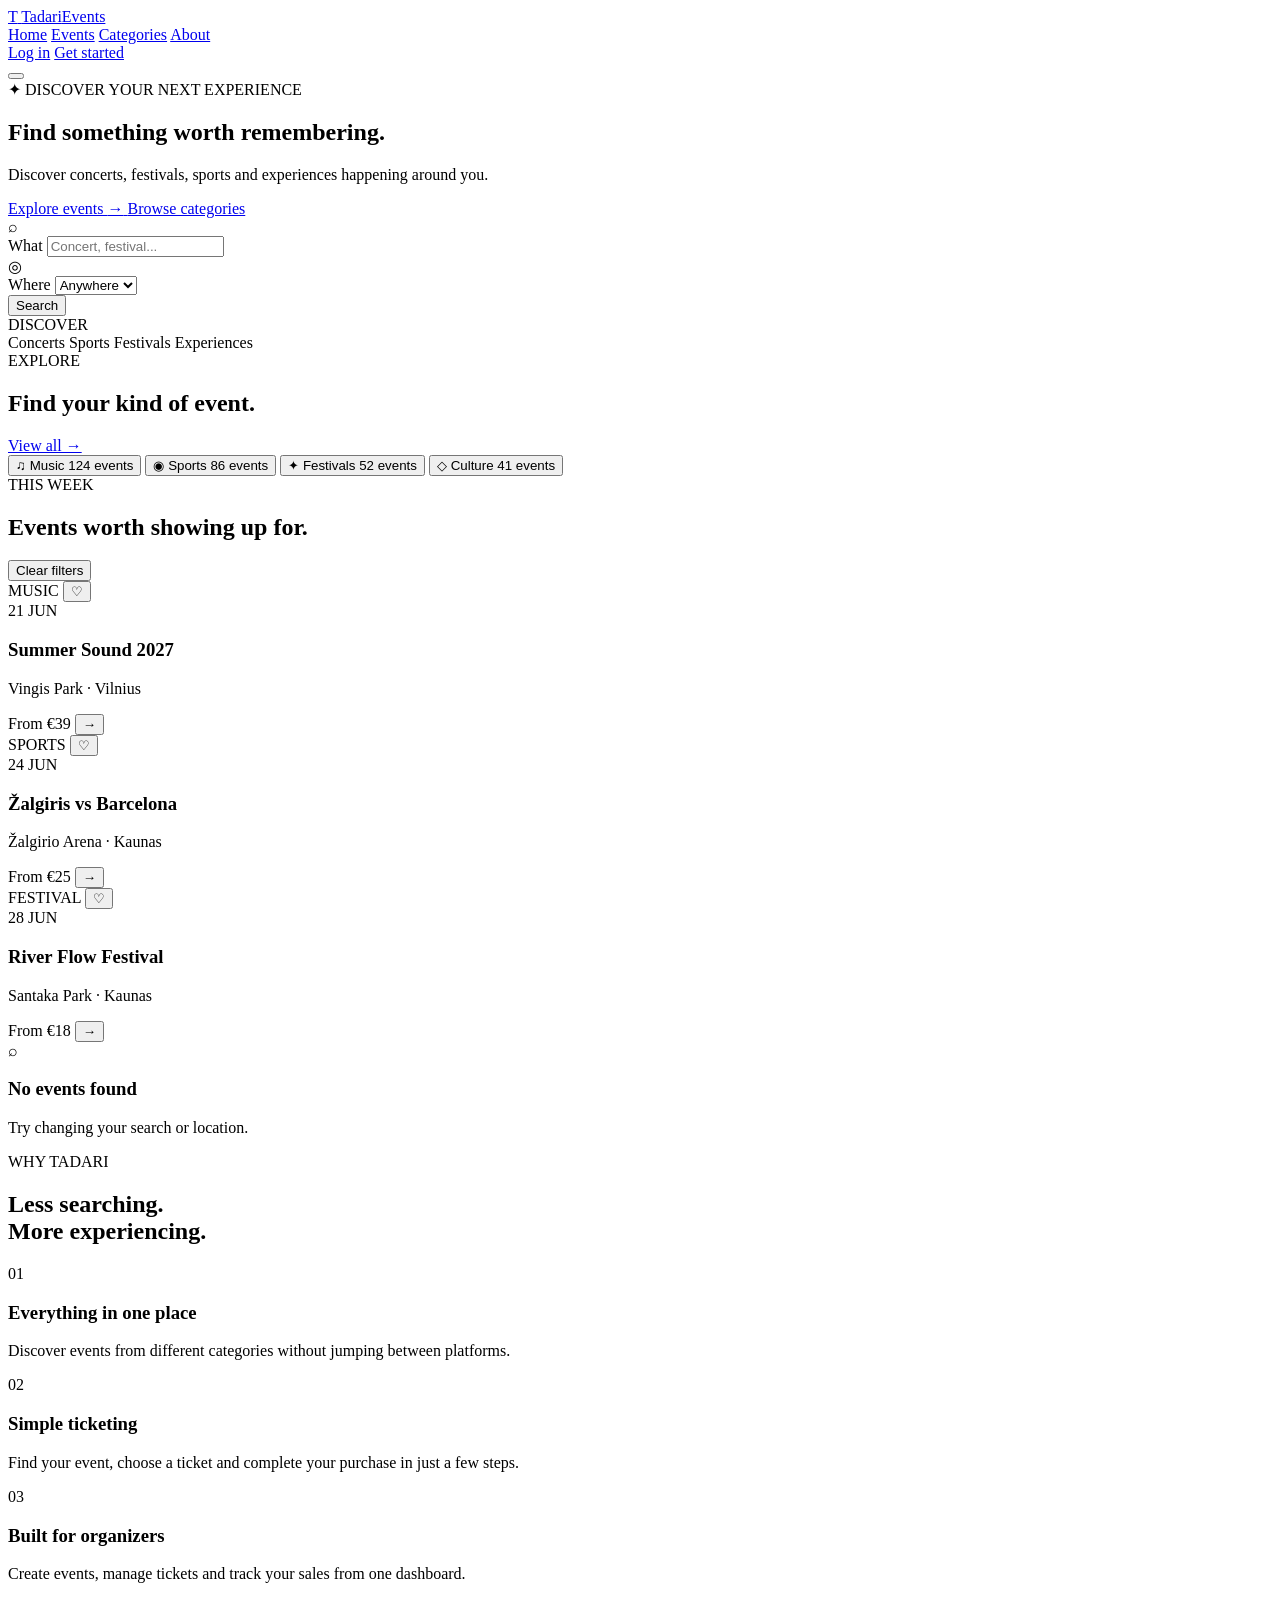
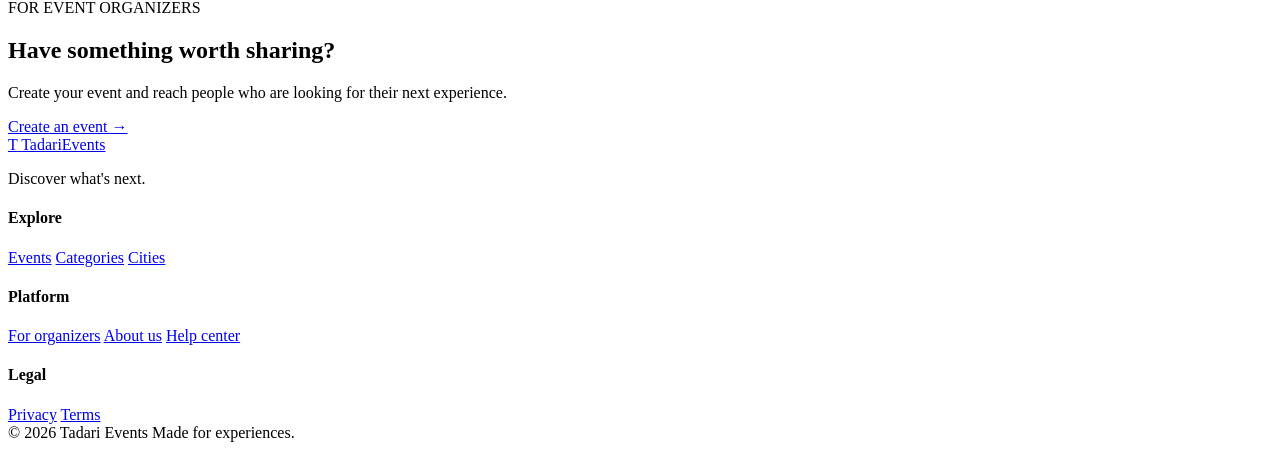
==== index.html @ 99aefa5f "index.html" ====
<!DOCTYPE html>
<html lang="en">
<head>
    <meta charset="UTF-8">
    <meta name="viewport" content="width=device-width, initial-scale=1.0">

    <title>Tadari Events — Discover What's Next</title>

    <meta
        name="description"
        content="Discover concerts, festivals, sports events and experiences with Tadari Events."
    >

    <link rel="preconnect" href="https://fonts.googleapis.com">
    <link rel="preconnect" href="https://fonts.gstatic.com" crossorigin>

    <link
        href="https://fonts.googleapis.com/css2?family=DM+Sans:wght@400;500;600;700&family=Space+Grotesk:wght@500;600;700&display=swap"
        rel="stylesheet"
    >

    <link rel="stylesheet" href="css/style.css">
</head>

<body>

<!-- =========================
     HEADER
========================= -->

<header class="header">
    <div class="container nav">

        <a href="index.html" class="logo">
            <span class="logo-mark">T</span>
            <span>Tadari<span class="logo-accent">Events</span></span>
        </a>

        <nav class="main-nav">
            <a href="index.html" class="active">Home</a>
            <a href="#events">Events</a>
            <a href="#categories">Categories</a>
            <a href="#about">About</a>
        </nav>

        <div class="nav-actions">
            <a href="#" class="login-link">Log in</a>
            <a href="#" class="btn btn-small">Get started</a>
        </div>

        <button class="mobile-menu" id="mobileMenu">
            <span></span>
            <span></span>
            <span></span>
        </button>

    </div>
</header>


<!-- =========================
     HERO
========================= -->

<main>

<section class="hero">

    <div class="hero-background"></div>

    <div class="container hero-content">

        <div class="hero-text">

            <span class="eyebrow">
                ✦ DISCOVER YOUR NEXT EXPERIENCE
            </span>

            <h1>
                Find something
                <span>worth remembering.</span>
            </h1>

            <p>
                Discover concerts, festivals, sports and experiences
                happening around you.
            </p>

            <div class="hero-buttons">
                <a href="#events" class="btn btn-primary">
                    Explore events
                    <span>→</span>
                </a>

                <a href="#categories" class="btn btn-secondary">
                    Browse categories
                </a>
            </div>

        </div>


        <!-- Search -->

        <div class="search-box">

            <div class="search-item">
                <span class="search-icon">⌕</span>

                <div>
                    <span class="search-label">What</span>
                    <input
                        type="text"
                        id="searchInput"
                        placeholder="Concert, festival..."
                    >
                </div>
            </div>


            <div class="search-divider"></div>


            <div class="search-item">
                <span class="search-icon">◎</span>

                <div>
                    <span class="search-label">Where</span>

                    <select id="locationSelect">
                        <option value="all">Anywhere</option>
                        <option value="kaunas">Kaunas</option>
                        <option value="vilnius">Vilnius</option>
                        <option value="klaipeda">Klaipėda</option>
                    </select>

                </div>
            </div>


            <button class="search-button" id="searchButton">
                Search
            </button>

        </div>

    </div>

</section>


<!-- =========================
     TRUST BAR
========================= -->

<section class="trust-bar">

    <div class="container trust-content">

        <span>DISCOVER</span>

        <div class="trust-items">
            <span>Concerts</span>
            <span>Sports</span>
            <span>Festivals</span>
            <span>Experiences</span>
        </div>

    </div>

</section>


<!-- =========================
     CATEGORIES
========================= -->

<section class="section" id="categories">

    <div class="container">

        <div class="section-header">

            <div>
                <span class="section-label">EXPLORE</span>

                <h2>
                    Find your kind of event.
                </h2>
            </div>

            <a href="#events" class="text-link">
                View all →
            </a>

        </div>


        <div class="categories">

            <button class="category-card" data-category="music">
                <span class="category-icon">♫</span>
                <span class="category-name">Music</span>
                <span class="category-count">124 events</span>
            </button>

            <button class="category-card" data-category="sports">
                <span class="category-icon">◉</span>
                <span class="category-name">Sports</span>
                <span class="category-count">86 events</span>
            </button>

            <button class="category-card" data-category="festival">
                <span class="category-icon">✦</span>
                <span class="category-name">Festivals</span>
                <span class="category-count">52 events</span>
            </button>

            <button class="category-card" data-category="culture">
                <span class="category-icon">◇</span>
                <span class="category-name">Culture</span>
                <span class="category-count">41 events</span>
            </button>

        </div>

    </div>

</section>


<!-- =========================
     EVENTS
========================= -->

<section class="section events-section" id="events">

    <div class="container">

        <div class="section-header">

            <div>
                <span class="section-label">THIS WEEK</span>

                <h2>
                    Events worth showing up for.
                </h2>
            </div>

            <button class="filter-button" id="clearFilters">
                Clear filters
            </button>

        </div>


        <div class="events-grid" id="eventsGrid">

            <!-- Event 1 -->

            <article
                class="event-card"
                data-category="music"
                data-location="vilnius"
                data-name="summer sound"
            >

                <div class="event-image image-1">

                    <span class="event-category">
                        MUSIC
                    </span>

                    <button class="favorite">♡</button>

                </div>

                <div class="event-info">

                    <div class="event-date">
                        <span class="date-day">21</span>
                        <span class="date-month">JUN</span>
                    </div>

                    <div class="event-details">

                        <h3>
                            Summer Sound 2027
                        </h3>

                        <p>
                            Vingis Park · Vilnius
                        </p>

                        <div class="event-bottom">

                            <span class="price">
                                From €39
                            </span>

                            <button class="arrow-button">
                                →
                            </button>

                        </div>

                    </div>

                </div>

            </article>


            <!-- Event 2 -->

            <article
                class="event-card"
                data-category="sports"
                data-location="kaunas"
                data-name="zalgiris basketball"
            >

                <div class="event-image image-2">

                    <span class="event-category">
                        SPORTS
                    </span>

                    <button class="favorite">♡</button>

                </div>

                <div class="event-info">

                    <div class="event-date">
                        <span class="date-day">24</span>
                        <span class="date-month">JUN</span>
                    </div>

                    <div class="event-details">

                        <h3>
                            Žalgiris vs Barcelona
                        </h3>

                        <p>
                            Žalgirio Arena · Kaunas
                        </p>

                        <div class="event-bottom">

                            <span class="price">
                                From €25
                            </span>

                            <button class="arrow-button">
                                →
                            </button>

                        </div>

                    </div>

                </div>

            </article>


            <!-- Event 3 -->

            <article
                class="event-card"
                data-category="festival"
                data-location="kaunas"
                data-name="beach festival"
            >

                <div class="event-image image-3">

                    <span class="event-category">
                        FESTIVAL
                    </span>

                    <button class="favorite">♡</button>

                </div>

                <div class="event-info">

                    <div class="event-date">
                        <span class="date-day">28</span>
                        <span class="date-month">JUN</span>
                    </div>

                    <div class="event-details">

                        <h3>
                            River Flow Festival
                        </h3>

                        <p>
                            Santaka Park · Kaunas
                        </p>

                        <div class="event-bottom">

                            <span class="price">
                                From €18
                            </span>

                            <button class="arrow-button">
                                →
                            </button>

                        </div>

                    </div>

                </div>

            </article>

        </div>


        <div class="empty-state" id="emptyState">

            <div class="empty-icon">⌕</div>

            <h3>No events found</h3>

            <p>
                Try changing your search or location.
            </p>

        </div>

    </div>

</section>


<!-- =========================
     WHY TADARI
========================= -->

<section class="why-section" id="about">

    <div class="container">

        <div class="why-layout">

            <div class="why-title">

                <span class="section-label">
                    WHY TADARI
                </span>

                <h2>
                    Less searching.<br>
                    More experiencing.
                </h2>

            </div>


            <div class="features">

                <div class="feature">

                    <div class="feature-number">
                        01
                    </div>

                    <div>
                        <h3>
                            Everything in one place
                        </h3>

                        <p>
                            Discover events from different categories
                            without jumping between platforms.
                        </p>
                    </div>

                </div>


                <div class="feature">

                    <div class="feature-number">
                        02
                    </div>

                    <div>
                        <h3>
                            Simple ticketing
                        </h3>

                        <p>
                            Find your event, choose a ticket and
                            complete your purchase in just a few steps.
                        </p>
                    </div>

                </div>


                <div class="feature">

                    <div class="feature-number">
                        03
                    </div>

                    <div>
                        <h3>
                            Built for organizers
                        </h3>

                        <p>
                            Create events, manage tickets and
                            track your sales from one dashboard.
                        </p>
                    </div>

                </div>

            </div>

        </div>

    </div>

</section>


<!-- =========================
     CTA
========================= -->

<section class="cta-section">

    <div class="container">

        <div class="cta">

            <span class="section-label">
                FOR EVENT ORGANIZERS
            </span>

            <h2>
                Have something worth sharing?
            </h2>

            <p>
                Create your event and reach people who are
                looking for their next experience.
            </p>

            <a href="#" class="btn btn-primary">
                Create an event →
            </a>

        </div>

    </div>

</section>

</main>


<!-- =========================
     FOOTER
========================= -->

<footer class="footer">

    <div class="container footer-content">

        <div>

            <a href="index.html" class="logo footer-logo">
                <span class="logo-mark">T</span>
                <span>Tadari<span class="logo-accent">Events</span></span>
            </a>

            <p class="footer-description">
                Discover what's next.
            </p>

        </div>


        <div class="footer-links">

            <div>
                <h4>Explore</h4>

                <a href="#events">Events</a>
                <a href="#categories">Categories</a>
                <a href="#">Cities</a>
            </div>


            <div>
                <h4>Platform</h4>

                <a href="#">For organizers</a>
                <a href="#">About us</a>
                <a href="#">Help center</a>
            </div>


            <div>
                <h4>Legal</h4>

                <a href="#">Privacy</a>
                <a href="#">Terms</a>
            </div>

        </div>

    </div>


    <div class="container copyright">

        <span>
            © 2026 Tadari Events
        </span>

        <span>
            Made for experiences.
        </span>

    </div>

</footer>


<script src="js/app.js"></script>

</body>
</html>
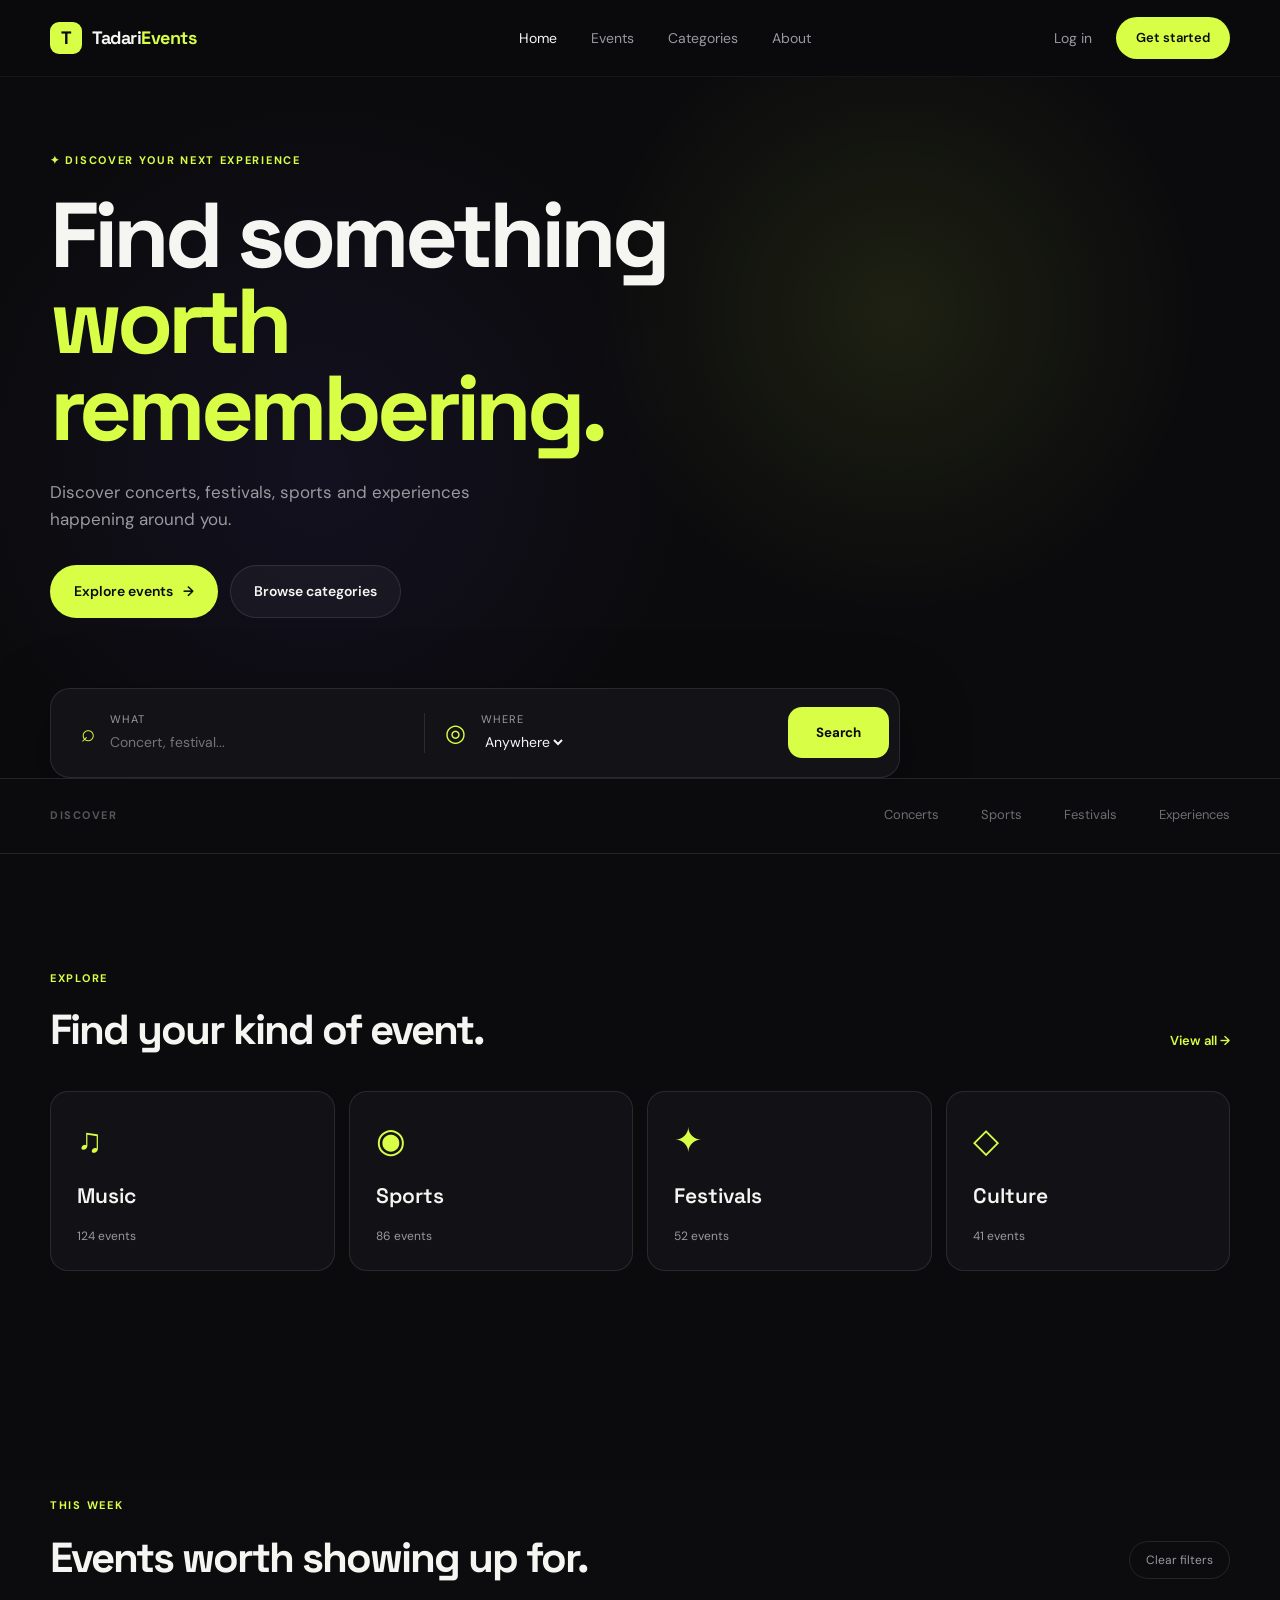
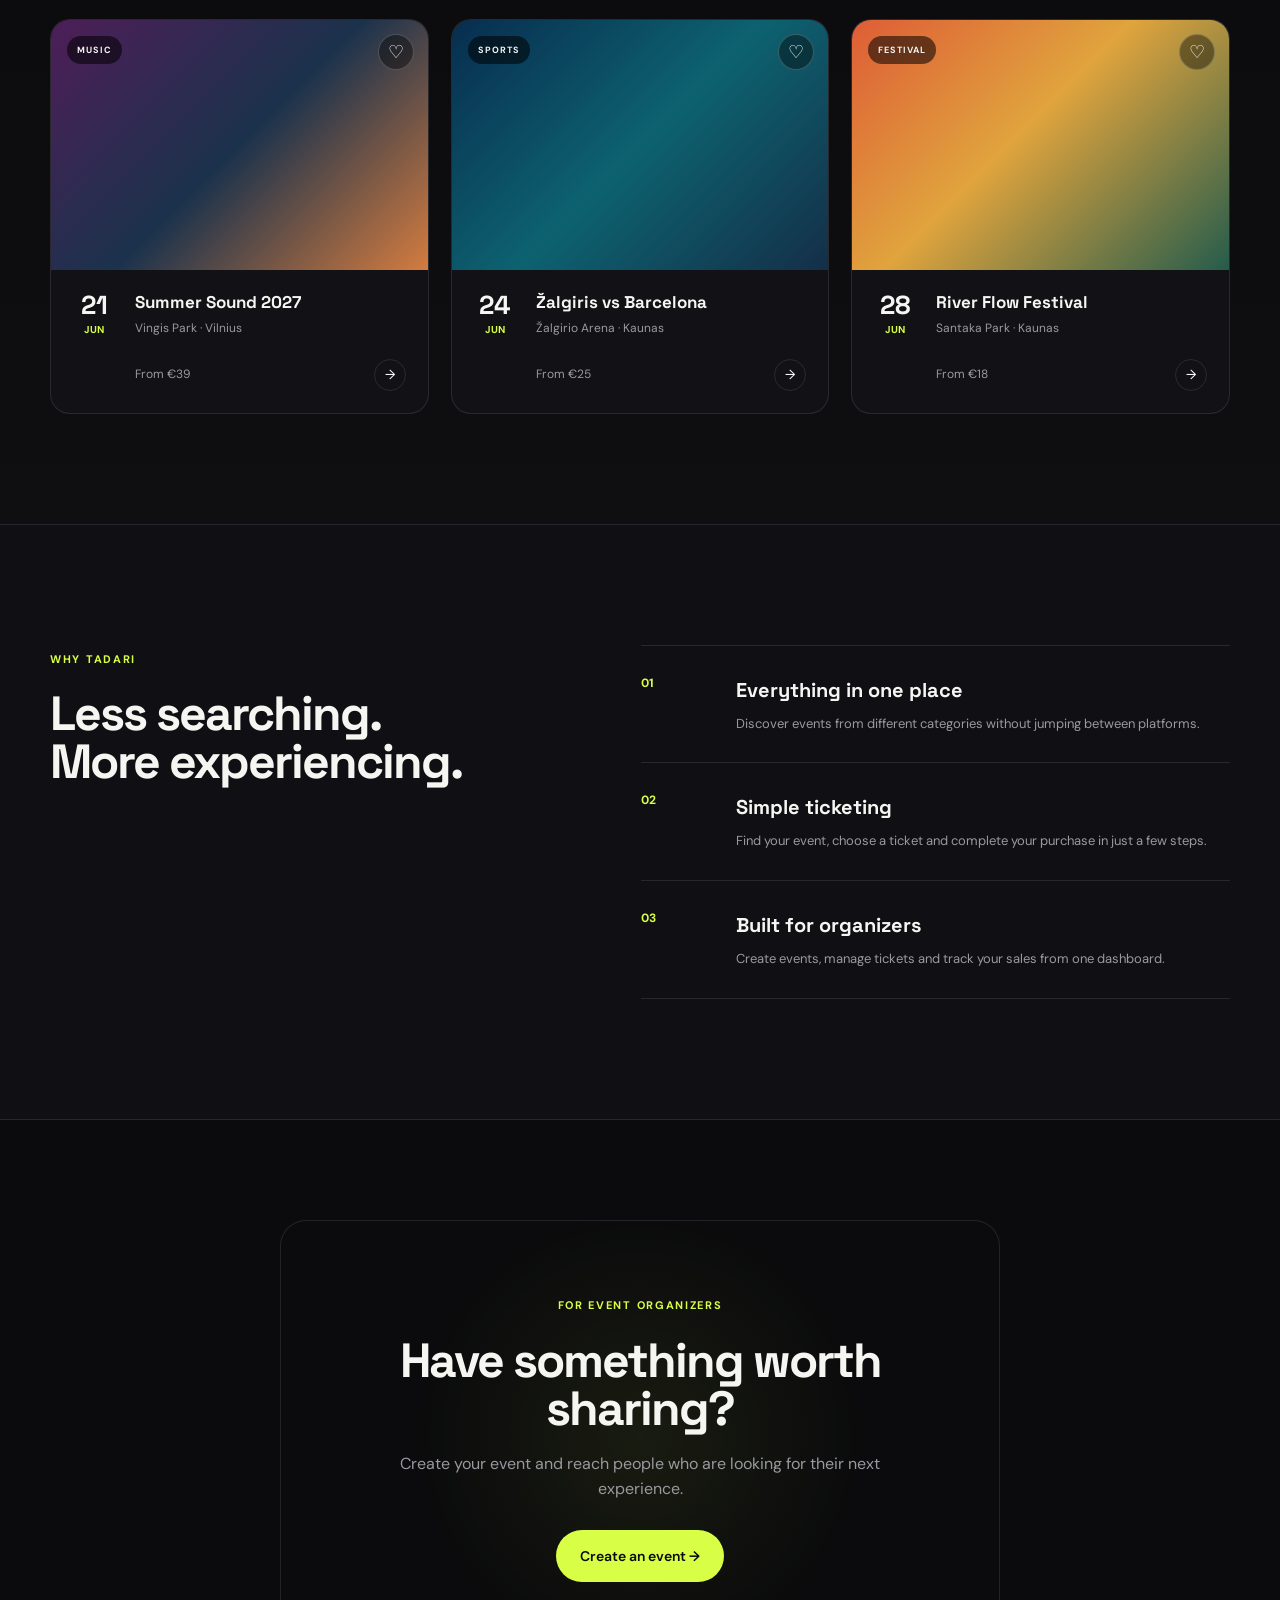
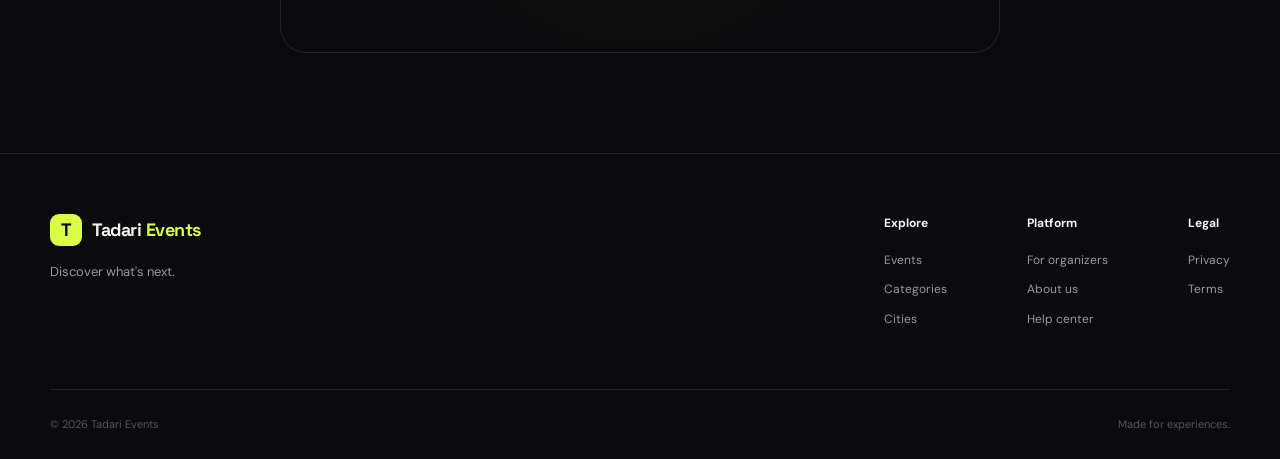
==== commit b22f7138: "index.html" ====
--- a/index.html
+++ b/index.html
@@ -19,7 +19,8 @@
         rel="stylesheet"
     >
 
-    <link rel="stylesheet" href="css/style.css">
+    <!-- CSS yra tame pačiame aplanke kaip index.html -->
+    <link rel="stylesheet" href="style.css">
 </head>
 
 <body>
@@ -29,40 +30,79 @@
 ========================= -->
 
 <header class="header">
+
     <div class="container nav">
 
         <a href="index.html" class="logo">
+
             <span class="logo-mark">T</span>
-            <span>Tadari<span class="logo-accent">Events</span></span>
+
+            <span>
+                Tadari<span class="logo-accent">Events</span>
+            </span>
+
         </a>
 
+
         <nav class="main-nav">
-            <a href="index.html" class="active">Home</a>
-            <a href="#events">Events</a>
-            <a href="#categories">Categories</a>
-            <a href="#about">About</a>
+
+            <a href="index.html" class="active">
+                Home
+            </a>
+
+            <a href="#events">
+                Events
+            </a>
+
+            <a href="#categories">
+                Categories
+            </a>
+
+            <a href="#about">
+                About
+            </a>
+
         </nav>
 
+
         <div class="nav-actions">
-            <a href="#" class="login-link">Log in</a>
-            <a href="#" class="btn btn-small">Get started</a>
-        </div>
-
-        <button class="mobile-menu" id="mobileMenu">
+
+            <a href="#" class="login-link">
+                Log in
+            </a>
+
+            <a href="#" class="btn btn-small">
+                Get started
+            </a>
+
+        </div>
+
+
+        <button
+            class="mobile-menu"
+            id="mobileMenu"
+            aria-label="Open menu"
+        >
             <span></span>
             <span></span>
             <span></span>
         </button>
 
     </div>
+
 </header>
+
+
+<!-- =========================
+     MAIN
+========================= -->
+
+<main>
 
 
 <!-- =========================
      HERO
 ========================= -->
-
-<main>
 
 <section class="hero">
 
@@ -86,35 +126,53 @@
                 happening around you.
             </p>
 
+
             <div class="hero-buttons">
-                <a href="#events" class="btn btn-primary">
+
+                <a
+                    href="#events"
+                    class="btn btn-primary"
+                >
                     Explore events
                     <span>→</span>
                 </a>
 
-                <a href="#categories" class="btn btn-secondary">
+                <a
+                    href="#categories"
+                    class="btn btn-secondary"
+                >
                     Browse categories
                 </a>
-            </div>
-
-        </div>
-
-
-        <!-- Search -->
+
+            </div>
+
+        </div>
+
+
+        <!-- SEARCH -->
 
         <div class="search-box">
 
             <div class="search-item">
-                <span class="search-icon">⌕</span>
-
-                <div>
-                    <span class="search-label">What</span>
+
+                <span class="search-icon">
+                    ⌕
+                </span>
+
+                <div class="search-field">
+
+                    <span class="search-label">
+                        What
+                    </span>
+
                     <input
                         type="text"
                         id="searchInput"
                         placeholder="Concert, festival..."
                     >
-                </div>
+
+                </div>
+
             </div>
 
 
@@ -122,23 +180,46 @@
 
 
             <div class="search-item">
-                <span class="search-icon">◎</span>
-
-                <div>
-                    <span class="search-label">Where</span>
+
+                <span class="search-icon">
+                    ◎
+                </span>
+
+                <div class="search-field">
+
+                    <span class="search-label">
+                        Where
+                    </span>
 
                     <select id="locationSelect">
-                        <option value="all">Anywhere</option>
-                        <option value="kaunas">Kaunas</option>
-                        <option value="vilnius">Vilnius</option>
-                        <option value="klaipeda">Klaipėda</option>
+
+                        <option value="all">
+                            Anywhere
+                        </option>
+
+                        <option value="kaunas">
+                            Kaunas
+                        </option>
+
+                        <option value="vilnius">
+                            Vilnius
+                        </option>
+
+                        <option value="klaipeda">
+                            Klaipėda
+                        </option>
+
                     </select>
 
                 </div>
-            </div>
-
-
-            <button class="search-button" id="searchButton">
+
+            </div>
+
+
+            <button
+                class="search-button"
+                id="searchButton"
+            >
                 Search
             </button>
 
@@ -150,20 +231,24 @@
 
 
 <!-- =========================
-     TRUST BAR
+     DISCOVER BAR
 ========================= -->
 
 <section class="trust-bar">
 
     <div class="container trust-content">
 
-        <span>DISCOVER</span>
+        <span>
+            DISCOVER
+        </span>
 
         <div class="trust-items">
+
             <span>Concerts</span>
             <span>Sports</span>
             <span>Festivals</span>
             <span>Experiences</span>
+
         </div>
 
     </div>
@@ -175,21 +260,32 @@
      CATEGORIES
 ========================= -->
 
-<section class="section" id="categories">
+<section
+    class="section"
+    id="categories"
+>
 
     <div class="container">
 
         <div class="section-header">
 
             <div>
-                <span class="section-label">EXPLORE</span>
+
+                <span class="section-label">
+                    EXPLORE
+                </span>
 
                 <h2>
                     Find your kind of event.
                 </h2>
-            </div>
-
-            <a href="#events" class="text-link">
+
+            </div>
+
+
+            <a
+                href="#events"
+                class="text-link"
+            >
                 View all →
             </a>
 
@@ -198,28 +294,83 @@
 
         <div class="categories">
 
-            <button class="category-card" data-category="music">
-                <span class="category-icon">♫</span>
-                <span class="category-name">Music</span>
-                <span class="category-count">124 events</span>
+            <button
+                class="category-card"
+                data-category="music"
+            >
+
+                <span class="category-icon">
+                    ♫
+                </span>
+
+                <span class="category-name">
+                    Music
+                </span>
+
+                <span class="category-count">
+                    124 events
+                </span>
+
             </button>
 
-            <button class="category-card" data-category="sports">
-                <span class="category-icon">◉</span>
-                <span class="category-name">Sports</span>
-                <span class="category-count">86 events</span>
+
+            <button
+                class="category-card"
+                data-category="sports"
+            >
+
+                <span class="category-icon">
+                    ◉
+                </span>
+
+                <span class="category-name">
+                    Sports
+                </span>
+
+                <span class="category-count">
+                    86 events
+                </span>
+
             </button>
 
-            <button class="category-card" data-category="festival">
-                <span class="category-icon">✦</span>
-                <span class="category-name">Festivals</span>
-                <span class="category-count">52 events</span>
+
+            <button
+                class="category-card"
+                data-category="festival"
+            >
+
+                <span class="category-icon">
+                    ✦
+                </span>
+
+                <span class="category-name">
+                    Festivals
+                </span>
+
+                <span class="category-count">
+                    52 events
+                </span>
+
             </button>
 
-            <button class="category-card" data-category="culture">
-                <span class="category-icon">◇</span>
-                <span class="category-name">Culture</span>
-                <span class="category-count">41 events</span>
+
+            <button
+                class="category-card"
+                data-category="culture"
+            >
+
+                <span class="category-icon">
+                    ◇
+                </span>
+
+                <span class="category-name">
+                    Culture
+                </span>
+
+                <span class="category-count">
+                    41 events
+                </span>
+
             </button>
 
         </div>
@@ -233,30 +384,45 @@
      EVENTS
 ========================= -->
 
-<section class="section events-section" id="events">
+<section
+    class="section events-section"
+    id="events"
+>
 
     <div class="container">
 
         <div class="section-header">
 
             <div>
-                <span class="section-label">THIS WEEK</span>
+
+                <span class="section-label">
+                    THIS WEEK
+                </span>
 
                 <h2>
                     Events worth showing up for.
                 </h2>
-            </div>
-
-            <button class="filter-button" id="clearFilters">
+
+            </div>
+
+
+            <button
+                class="filter-button"
+                id="clearFilters"
+            >
                 Clear filters
             </button>
 
         </div>
 
 
-        <div class="events-grid" id="eventsGrid">
-
-            <!-- Event 1 -->
+        <div
+            class="events-grid"
+            id="eventsGrid"
+        >
+
+
+            <!-- EVENT 1 -->
 
             <article
                 class="event-card"
@@ -271,16 +437,32 @@
                         MUSIC
                     </span>
 
-                    <button class="favorite">♡</button>
-
-                </div>
+                    <button
+                        class="favorite"
+                        aria-label="Add to favorites"
+                    >
+                        ♡
+                    </button>
+
+                    <div class="image-overlay"></div>
+
+                </div>
+
 
                 <div class="event-info">
 
                     <div class="event-date">
-                        <span class="date-day">21</span>
-                        <span class="date-month">JUN</span>
-                    </div>
+
+                        <span class="date-day">
+                            21
+                        </span>
+
+                        <span class="date-month">
+                            JUN
+                        </span>
+
+                    </div>
+
 
                     <div class="event-details">
 
@@ -292,6 +474,7 @@
                             Vingis Park · Vilnius
                         </p>
 
+
                         <div class="event-bottom">
 
                             <span class="price">
@@ -311,7 +494,7 @@
             </article>
 
 
-            <!-- Event 2 -->
+            <!-- EVENT 2 -->
 
             <article
                 class="event-card"
@@ -326,16 +509,32 @@
                         SPORTS
                     </span>
 
-                    <button class="favorite">♡</button>
-
-                </div>
+                    <button
+                        class="favorite"
+                        aria-label="Add to favorites"
+                    >
+                        ♡
+                    </button>
+
+                    <div class="image-overlay"></div>
+
+                </div>
+
 
                 <div class="event-info">
 
                     <div class="event-date">
-                        <span class="date-day">24</span>
-                        <span class="date-month">JUN</span>
-                    </div>
+
+                        <span class="date-day">
+                            24
+                        </span>
+
+                        <span class="date-month">
+                            JUN
+                        </span>
+
+                    </div>
+
 
                     <div class="event-details">
 
@@ -347,6 +546,7 @@
                             Žalgirio Arena · Kaunas
                         </p>
 
+
                         <div class="event-bottom">
 
                             <span class="price">
@@ -366,13 +566,13 @@
             </article>
 
 
-            <!-- Event 3 -->
+            <!-- EVENT 3 -->
 
             <article
                 class="event-card"
                 data-category="festival"
                 data-location="kaunas"
-                data-name="beach festival"
+                data-name="river flow festival"
             >
 
                 <div class="event-image image-3">
@@ -381,16 +581,32 @@
                         FESTIVAL
                     </span>
 
-                    <button class="favorite">♡</button>
-
-                </div>
+                    <button
+                        class="favorite"
+                        aria-label="Add to favorites"
+                    >
+                        ♡
+                    </button>
+
+                    <div class="image-overlay"></div>
+
+                </div>
+
 
                 <div class="event-info">
 
                     <div class="event-date">
-                        <span class="date-day">28</span>
-                        <span class="date-month">JUN</span>
-                    </div>
+
+                        <span class="date-day">
+                            28
+                        </span>
+
+                        <span class="date-month">
+                            JUN
+                        </span>
+
+                    </div>
+
 
                     <div class="event-details">
 
@@ -402,6 +618,7 @@
                             Santaka Park · Kaunas
                         </p>
 
+
                         <div class="event-bottom">
 
                             <span class="price">
@@ -423,11 +640,20 @@
         </div>
 
 
-        <div class="empty-state" id="emptyState">
-
-            <div class="empty-icon">⌕</div>
-
-            <h3>No events found</h3>
+        <!-- EMPTY STATE -->
+
+        <div
+            class="empty-state"
+            id="emptyState"
+        >
+
+            <div class="empty-icon">
+                ⌕
+            </div>
+
+            <h3>
+                No events found
+            </h3>
 
             <p>
                 Try changing your search or location.
@@ -444,11 +670,15 @@
      WHY TADARI
 ========================= -->
 
-<section class="why-section" id="about">
+<section
+    class="why-section"
+    id="about"
+>
 
     <div class="container">
 
         <div class="why-layout">
+
 
             <div class="why-title">
 
@@ -466,6 +696,7 @@
 
             <div class="features">
 
+
                 <div class="feature">
 
                     <div class="feature-number">
@@ -473,6 +704,7 @@
                     </div>
 
                     <div>
+
                         <h3>
                             Everything in one place
                         </h3>
@@ -481,6 +713,7 @@
                             Discover events from different categories
                             without jumping between platforms.
                         </p>
+
                     </div>
 
                 </div>
@@ -493,6 +726,7 @@
                     </div>
 
                     <div>
+
                         <h3>
                             Simple ticketing
                         </h3>
@@ -501,6 +735,7 @@
                             Find your event, choose a ticket and
                             complete your purchase in just a few steps.
                         </p>
+
                     </div>
 
                 </div>
@@ -513,6 +748,7 @@
                     </div>
 
                     <div>
+
                         <h3>
                             Built for organizers
                         </h3>
@@ -521,6 +757,7 @@
                             Create events, manage tickets and
                             track your sales from one dashboard.
                         </p>
+
                     </div>
 
                 </div>
@@ -557,7 +794,10 @@
                 looking for their next experience.
             </p>
 
-            <a href="#" class="btn btn-primary">
+            <a
+                href="#"
+                class="btn btn-primary"
+            >
                 Create an event →
             </a>
 
@@ -566,6 +806,7 @@
     </div>
 
 </section>
+
 
 </main>
 
@@ -578,12 +819,26 @@
 
     <div class="container footer-content">
 
+
         <div>
 
-            <a href="index.html" class="logo footer-logo">
-                <span class="logo-mark">T</span>
-                <span>Tadari<span class="logo-accent">Events</span></span>
+            <a
+                href="index.html"
+                class="logo footer-logo"
+            >
+
+                <span class="logo-mark">
+                    T
+                </span>
+
+                <span>
+                    Tadari<span class="logo-accent">
+                        Events
+                    </span>
+                </span>
+
             </a>
+
 
             <p class="footer-description">
                 Discover what's next.
@@ -594,29 +849,63 @@
 
         <div class="footer-links">
 
+
             <div>
-                <h4>Explore</h4>
-
-                <a href="#events">Events</a>
-                <a href="#categories">Categories</a>
-                <a href="#">Cities</a>
+
+                <h4>
+                    Explore
+                </h4>
+
+                <a href="#events">
+                    Events
+                </a>
+
+                <a href="#categories">
+                    Categories
+                </a>
+
+                <a href="#">
+                    Cities
+                </a>
+
             </div>
 
 
             <div>
-                <h4>Platform</h4>
-
-                <a href="#">For organizers</a>
-                <a href="#">About us</a>
-                <a href="#">Help center</a>
+
+                <h4>
+                    Platform
+                </h4>
+
+                <a href="#">
+                    For organizers
+                </a>
+
+                <a href="#about">
+                    About us
+                </a>
+
+                <a href="#">
+                    Help center
+                </a>
+
             </div>
 
 
             <div>
-                <h4>Legal</h4>
-
-                <a href="#">Privacy</a>
-                <a href="#">Terms</a>
+
+                <h4>
+                    Legal
+                </h4>
+
+                <a href="#">
+                    Privacy
+                </a>
+
+                <a href="#">
+                    Terms
+                </a>
+
             </div>
 
         </div>
@@ -639,7 +928,8 @@
 </footer>
 
 
-<script src="js/app.js"></script>
+<!-- JS yra tame pačiame aplanke kaip index.html -->
+<script src="app.js"></script>
 
 </body>
 </html>
--- a/style.css
+++ b/style.css
@@ -0,0 +1,1453 @@
+/* ==========================================
+   TADARI EVENTS
+   GLOBAL STYLES
+========================================== */
+
+:root {
+
+    --bg: #0b0b0d;
+    --surface: #121216;
+    --surface-light: #18181d;
+
+    --text: #f5f5f2;
+    --text-muted: #99999f;
+
+    --accent: #d8ff45;
+    --accent-dark: #b9df28;
+
+    --border: rgba(255,255,255,0.1);
+
+    --radius: 18px;
+
+    --container: 1180px;
+}
+
+
+* {
+    margin: 0;
+    padding: 0;
+    box-sizing: border-box;
+}
+
+
+html {
+    scroll-behavior: smooth;
+}
+
+
+body {
+
+    font-family: "DM Sans", sans-serif;
+
+    background: var(--bg);
+
+    color: var(--text);
+
+    line-height: 1.6;
+
+    overflow-x: hidden;
+}
+
+
+a {
+    color: inherit;
+    text-decoration: none;
+}
+
+
+button,
+input,
+select {
+    font-family: inherit;
+}
+
+
+button {
+    cursor: pointer;
+}
+
+
+.container {
+
+    width: min(
+        calc(100% - 48px),
+        var(--container)
+    );
+
+    margin-inline: auto;
+}
+
+
+/* ==========================================
+   HEADER
+========================================== */
+
+.header {
+
+    position: fixed;
+
+    top: 0;
+    left: 0;
+
+    width: 100%;
+
+    z-index: 100;
+
+    background: rgba(11,11,13,0.8);
+
+    backdrop-filter: blur(18px);
+
+    border-bottom: 1px solid rgba(255,255,255,0.05);
+}
+
+
+.nav {
+
+    height: 76px;
+
+    display: flex;
+
+    align-items: center;
+
+    justify-content: space-between;
+}
+
+
+.logo {
+
+    display: flex;
+
+    align-items: center;
+
+    gap: 10px;
+
+    font-family: "Space Grotesk", sans-serif;
+
+    font-size: 18px;
+
+    font-weight: 700;
+
+    letter-spacing: -0.5px;
+}
+
+
+.logo-mark {
+
+    width: 32px;
+    height: 32px;
+
+    display: grid;
+    place-items: center;
+
+    background: var(--accent);
+
+    color: #0b0b0d;
+
+    border-radius: 9px;
+
+    font-weight: 700;
+}
+
+
+.logo-accent {
+    color: var(--accent);
+}
+
+
+.main-nav {
+
+    display: flex;
+
+    align-items: center;
+
+    gap: 34px;
+
+    margin-left: 80px;
+}
+
+
+.main-nav a {
+
+    color: var(--text-muted);
+
+    font-size: 14px;
+
+    transition: 0.2s ease;
+}
+
+
+.main-nav a:hover,
+.main-nav a.active {
+
+    color: var(--text);
+}
+
+
+.nav-actions {
+
+    display: flex;
+
+    align-items: center;
+
+    gap: 24px;
+}
+
+
+.login-link {
+
+    color: var(--text-muted);
+
+    font-size: 14px;
+}
+
+
+.login-link:hover {
+    color: var(--text);
+}
+
+
+.btn {
+
+    display: inline-flex;
+
+    align-items: center;
+
+    justify-content: center;
+
+    gap: 10px;
+
+    border-radius: 999px;
+
+    font-weight: 600;
+
+    transition:
+        transform 0.2s ease,
+        background 0.2s ease;
+}
+
+
+.btn:hover {
+    transform: translateY(-2px);
+}
+
+
+.btn-small {
+
+    background: var(--accent);
+
+    color: #0b0b0d;
+
+    padding: 11px 20px;
+
+    font-size: 13px;
+}
+
+
+.btn-primary {
+
+    background: var(--accent);
+
+    color: #0b0b0d;
+
+    padding: 15px 24px;
+
+    font-size: 14px;
+}
+
+
+.btn-secondary {
+
+    border: 1px solid var(--border);
+
+    background: rgba(255,255,255,0.04);
+
+    padding: 14px 23px;
+
+    font-size: 14px;
+}
+
+
+.btn-secondary:hover {
+    background: rgba(255,255,255,0.08);
+}
+
+
+.mobile-menu {
+    display: none;
+
+    background: none;
+
+    border: 0;
+}
+
+
+.mobile-menu span {
+
+    display: block;
+
+    width: 24px;
+
+    height: 2px;
+
+    background: white;
+
+    margin: 5px;
+}
+
+
+/* ==========================================
+   HERO
+========================================== */
+
+.hero {
+
+    position: relative;
+
+    min-height: 720px;
+
+    display: flex;
+
+    align-items: center;
+
+    padding-top: 76px;
+
+    overflow: hidden;
+}
+
+
+.hero-background {
+
+    position: absolute;
+
+    inset: 0;
+
+    background:
+        radial-gradient(
+            circle at 70% 40%,
+            rgba(216,255,69,0.09),
+            transparent 30%
+        ),
+        radial-gradient(
+            circle at 25% 60%,
+            rgba(120,80,255,0.08),
+            transparent 35%
+        );
+
+    pointer-events: none;
+}
+
+
+.hero-content {
+
+    position: relative;
+
+    z-index: 2;
+}
+
+
+.hero-text {
+
+    max-width: 760px;
+
+    padding-top: 70px;
+}
+
+
+.eyebrow,
+.section-label {
+
+    display: inline-block;
+
+    color: var(--accent);
+
+    font-size: 11px;
+
+    font-weight: 700;
+
+    letter-spacing: 1.7px;
+
+    margin-bottom: 22px;
+}
+
+
+.hero h1 {
+
+    font-family: "Space Grotesk", sans-serif;
+
+    font-size: clamp(
+        52px,
+        8vw,
+        92px
+    );
+
+    line-height: 0.94;
+
+    letter-spacing: -5px;
+
+    max-width: 850px;
+}
+
+
+.hero h1 span {
+
+    display: block;
+
+    color: var(--accent);
+}
+
+
+.hero-text p {
+
+    max-width: 500px;
+
+    color: var(--text-muted);
+
+    font-size: 17px;
+
+    margin-top: 28px;
+}
+
+
+.hero-buttons {
+
+    display: flex;
+
+    gap: 12px;
+
+    margin-top: 32px;
+}
+
+
+/* ==========================================
+   SEARCH
+========================================== */
+
+.search-box {
+
+    margin-top: 70px;
+
+    width: 100%;
+
+    max-width: 850px;
+
+    min-height: 90px;
+
+    background: rgba(20,20,24,0.92);
+
+    border: 1px solid var(--border);
+
+    border-radius: 20px;
+
+    display: flex;
+
+    align-items: center;
+
+    padding: 10px;
+
+    box-shadow:
+        0 20px 70px rgba(0,0,0,0.35);
+}
+
+
+.search-item {
+
+    flex: 1;
+
+    display: flex;
+
+    align-items: center;
+
+    gap: 15px;
+
+    padding: 0 20px;
+}
+
+
+.search-icon {
+
+    font-size: 24px;
+
+    color: var(--accent);
+}
+
+
+.search-label {
+
+    display: block;
+
+    color: var(--text-muted);
+
+    font-size: 11px;
+
+    text-transform: uppercase;
+
+    letter-spacing: 1px;
+}
+
+
+.search-item input,
+.search-item select {
+
+    width: 100%;
+
+    border: 0;
+
+    outline: 0;
+
+    background: transparent;
+
+    color: var(--text);
+
+    font-size: 14px;
+
+    margin-top: 2px;
+}
+
+
+.search-item select option {
+
+    background: #151519;
+
+    color: white;
+}
+
+
+.search-divider {
+
+    width: 1px;
+
+    height: 40px;
+
+    background: var(--border);
+}
+
+
+.search-button {
+
+    border: 0;
+
+    background: var(--accent);
+
+    color: #0b0b0d;
+
+    padding: 17px 28px;
+
+    border-radius: 14px;
+
+    font-weight: 700;
+
+    transition: 0.2s ease;
+}
+
+
+.search-button:hover {
+    background: var(--accent-dark);
+}
+
+
+/* ==========================================
+   TRUST BAR
+========================================== */
+
+.trust-bar {
+
+    border-top: 1px solid var(--border);
+
+    border-bottom: 1px solid var(--border);
+}
+
+
+.trust-content {
+
+    min-height: 74px;
+
+    display: flex;
+
+    align-items: center;
+
+    justify-content: space-between;
+}
+
+
+.trust-content > span {
+
+    color: #55555b;
+
+    font-size: 11px;
+
+    font-weight: 700;
+
+    letter-spacing: 1.5px;
+}
+
+
+.trust-items {
+
+    display: flex;
+
+    gap: 42px;
+
+    color: #6d6d73;
+
+    font-size: 13px;
+}
+
+
+/* ==========================================
+   SECTIONS
+========================================== */
+
+.section {
+
+    padding: 110px 0;
+}
+
+
+.section-header {
+
+    display: flex;
+
+    justify-content: space-between;
+
+    align-items: flex-end;
+
+    margin-bottom: 40px;
+}
+
+
+.section-header h2 {
+
+    font-family: "Space Grotesk", sans-serif;
+
+    font-size: 42px;
+
+    line-height: 1;
+
+    letter-spacing: -2px;
+}
+
+
+.text-link {
+
+    color: var(--accent);
+
+    font-size: 13px;
+
+    font-weight: 600;
+}
+
+
+/* ==========================================
+   CATEGORIES
+========================================== */
+
+.categories {
+
+    display: grid;
+
+    grid-template-columns: repeat(4, 1fr);
+
+    gap: 14px;
+}
+
+
+.category-card {
+
+    border: 1px solid var(--border);
+
+    background: var(--surface);
+
+    color: var(--text);
+
+    border-radius: var(--radius);
+
+    padding: 26px;
+
+    text-align: left;
+
+    min-height: 180px;
+
+    display: flex;
+
+    flex-direction: column;
+
+    justify-content: space-between;
+
+    transition: 0.25s ease;
+}
+
+
+.category-card:hover,
+.category-card.active {
+
+    border-color: rgba(216,255,69,0.5);
+
+    background: #171719;
+
+    transform: translateY(-5px);
+}
+
+
+.category-icon {
+
+    font-size: 34px;
+
+    color: var(--accent);
+}
+
+
+.category-name {
+
+    font-family: "Space Grotesk", sans-serif;
+
+    font-size: 21px;
+
+    font-weight: 600;
+}
+
+
+.category-count {
+
+    color: var(--text-muted);
+
+    font-size: 12px;
+}
+
+
+/* ==========================================
+   EVENTS
+========================================== */
+
+.events-section {
+
+    background:
+        linear-gradient(
+            180deg,
+            transparent,
+            rgba(255,255,255,0.015)
+        );
+}
+
+
+.events-grid {
+
+    display: grid;
+
+    grid-template-columns:
+        repeat(3, 1fr);
+
+    gap: 22px;
+}
+
+
+.event-card {
+
+    border: 1px solid var(--border);
+
+    background: var(--surface);
+
+    border-radius: 20px;
+
+    overflow: hidden;
+
+    transition:
+        transform 0.25s ease,
+        border-color 0.25s ease;
+}
+
+
+.event-card:hover {
+
+    transform: translateY(-6px);
+
+    border-color: rgba(216,255,69,0.3);
+}
+
+
+.event-image {
+
+    position: relative;
+
+    height: 250px;
+
+    background-size: cover;
+
+    background-position: center;
+}
+
+
+.image-1 {
+
+    background:
+        linear-gradient(
+            135deg,
+            #4e1e58,
+            #1b324c 50%,
+            #d47c3f
+        );
+}
+
+
+.image-2 {
+
+    background:
+        linear-gradient(
+            135deg,
+            #082d4f,
+            #0d6270 50%,
+            #142f48
+        );
+}
+
+
+.image-3 {
+
+    background:
+        linear-gradient(
+            135deg,
+            #de5d36,
+            #e0a43d 45%,
+            #255c4c
+        );
+}
+
+
+.event-category {
+
+    position: absolute;
+
+    top: 16px;
+    left: 16px;
+
+    padding: 7px 10px;
+
+    border-radius: 999px;
+
+    background: rgba(0,0,0,0.55);
+
+    backdrop-filter: blur(10px);
+
+    font-size: 9px;
+
+    font-weight: 700;
+
+    letter-spacing: 1px;
+}
+
+
+.favorite {
+
+    position: absolute;
+
+    top: 14px;
+    right: 14px;
+
+    width: 36px;
+    height: 36px;
+
+    border-radius: 50%;
+
+    border: 1px solid rgba(255,255,255,0.2);
+
+    background: rgba(0,0,0,0.4);
+
+    color: white;
+
+    font-size: 18px;
+
+    transition: 0.2s ease;
+}
+
+
+.favorite:hover {
+
+    background: var(--accent);
+
+    color: #0b0b0d;
+}
+
+
+.event-info {
+
+    display: flex;
+
+    gap: 20px;
+
+    padding: 22px;
+}
+
+
+.event-date {
+
+    min-width: 42px;
+
+    display: flex;
+
+    flex-direction: column;
+
+    align-items: center;
+}
+
+
+.date-day {
+
+    font-family: "Space Grotesk";
+
+    font-size: 26px;
+
+    font-weight: 700;
+
+    line-height: 1;
+}
+
+
+.date-month {
+
+    color: var(--accent);
+
+    font-size: 10px;
+
+    font-weight: 700;
+
+    margin-top: 4px;
+}
+
+
+.event-details {
+
+    flex: 1;
+}
+
+
+.event-details h3 {
+
+    font-family: "Space Grotesk";
+
+    font-size: 17px;
+
+    line-height: 1.2;
+}
+
+
+.event-details p {
+
+    color: var(--text-muted);
+
+    font-size: 12px;
+
+    margin-top: 7px;
+}
+
+
+.event-bottom {
+
+    display: flex;
+
+    align-items: center;
+
+    justify-content: space-between;
+
+    margin-top: 20px;
+}
+
+
+.price {
+
+    color: var(--text-muted);
+
+    font-size: 12px;
+}
+
+
+.arrow-button {
+
+    width: 32px;
+    height: 32px;
+
+    border: 1px solid var(--border);
+
+    border-radius: 50%;
+
+    background: transparent;
+
+    color: white;
+}
+
+
+.filter-button {
+
+    background: transparent;
+
+    border: 1px solid var(--border);
+
+    color: var(--text-muted);
+
+    padding: 10px 16px;
+
+    border-radius: 999px;
+
+    font-size: 12px;
+}
+
+
+.empty-state {
+
+    display: none;
+
+    text-align: center;
+
+    padding: 70px 0;
+
+    color: var(--text-muted);
+}
+
+
+.empty-state.visible {
+    display: block;
+}
+
+
+.empty-icon {
+
+    font-size: 42px;
+
+    color: var(--accent);
+
+    margin-bottom: 10px;
+}
+
+
+/* ==========================================
+   WHY SECTION
+========================================== */
+
+.why-section {
+
+    padding: 120px 0;
+
+    background: #101014;
+
+    border-top: 1px solid var(--border);
+
+    border-bottom: 1px solid var(--border);
+}
+
+
+.why-layout {
+
+    display: grid;
+
+    grid-template-columns: 1fr 1.2fr;
+
+    gap: 100px;
+}
+
+
+.why-title h2 {
+
+    font-family: "Space Grotesk";
+
+    font-size: 48px;
+
+    line-height: 1;
+
+    letter-spacing: -2px;
+}
+
+
+.features {
+
+    display: flex;
+
+    flex-direction: column;
+}
+
+
+.feature {
+
+    display: grid;
+
+    grid-template-columns: 70px 1fr;
+
+    gap: 25px;
+
+    padding: 28px 0;
+
+    border-top: 1px solid var(--border);
+}
+
+
+.feature:last-child {
+    border-bottom: 1px solid var(--border);
+}
+
+
+.feature-number {
+
+    color: var(--accent);
+
+    font-size: 12px;
+
+    font-weight: 700;
+}
+
+
+.feature h3 {
+
+    font-family: "Space Grotesk";
+
+    font-size: 20px;
+}
+
+
+.feature p {
+
+    color: var(--text-muted);
+
+    font-size: 13px;
+
+    max-width: 500px;
+
+    margin-top: 8px;
+}
+
+
+/* ==========================================
+   CTA
+========================================== */
+
+.cta-section {
+
+    padding: 100px 0;
+}
+
+
+.cta {
+
+    text-align: center;
+
+    max-width: 720px;
+
+    margin: auto;
+
+    padding: 70px 30px;
+
+    border: 1px solid var(--border);
+
+    border-radius: 26px;
+
+    background:
+        radial-gradient(
+            circle at center,
+            rgba(216,255,69,0.07),
+            transparent 55%
+        );
+}
+
+
+.cta h2 {
+
+    font-family: "Space Grotesk";
+
+    font-size: 48px;
+
+    line-height: 1;
+
+    letter-spacing: -2px;
+
+    margin-bottom: 18px;
+}
+
+
+.cta p {
+
+    color: var(--text-muted);
+
+    max-width: 500px;
+
+    margin: 0 auto 28px;
+}
+
+
+/* ==========================================
+   FOOTER
+========================================== */
+
+.footer {
+
+    border-top: 1px solid var(--border);
+
+    padding-top: 60px;
+}
+
+
+.footer-content {
+
+    display: flex;
+
+    justify-content: space-between;
+
+    gap: 80px;
+
+    padding-bottom: 60px;
+}
+
+
+.footer-description {
+
+    color: var(--text-muted);
+
+    font-size: 13px;
+
+    margin-top: 16px;
+}
+
+
+.footer-links {
+
+    display: flex;
+
+    gap: 80px;
+}
+
+
+.footer-links div {
+
+    display: flex;
+
+    flex-direction: column;
+
+    gap: 10px;
+}
+
+
+.footer-links h4 {
+
+    font-size: 12px;
+
+    margin-bottom: 8px;
+}
+
+
+.footer-links a {
+
+    color: var(--text-muted);
+
+    font-size: 12px;
+
+    transition: 0.2s ease;
+}
+
+
+.footer-links a:hover {
+    color: var(--accent);
+}
+
+
+.copyright {
+
+    min-height: 70px;
+
+    border-top: 1px solid var(--border);
+
+    display: flex;
+
+    align-items: center;
+
+    justify-content: space-between;
+
+    color: #55555b;
+
+    font-size: 11px;
+}
+
+
+/* ==========================================
+   RESPONSIVE
+========================================== */
+
+@media (max-width: 900px) {
+
+    .main-nav {
+        display: none;
+    }
+
+    .nav-actions {
+        margin-left: auto;
+        margin-right: 15px;
+    }
+
+    .mobile-menu {
+        display: block;
+    }
+
+    .categories {
+        grid-template-columns: repeat(2, 1fr);
+    }
+
+    .events-grid {
+        grid-template-columns: repeat(2, 1fr);
+    }
+
+    .why-layout {
+        grid-template-columns: 1fr;
+        gap: 60px;
+    }
+
+}
+
+
+@media (max-width: 650px) {
+
+    .container {
+        width: min(
+            calc(100% - 30px),
+            var(--container)
+        );
+    }
+
+    .nav {
+        height: 68px;
+    }
+
+    .login-link,
+    .nav-actions .btn {
+        display: none;
+    }
+
+    .hero {
+        min-height: auto;
+
+        padding-top: 100px;
+
+        padding-bottom: 60px;
+    }
+
+    .hero-text {
+        padding-top: 30px;
+    }
+
+    .hero h1 {
+        font-size: 54px;
+
+        letter-spacing: -3px;
+    }
+
+    .hero-text p {
+        font-size: 15px;
+    }
+
+    .hero-buttons {
+        flex-direction: column;
+
+        align-items: stretch;
+    }
+
+    .search-box {
+        flex-direction: column;
+
+        padding: 14px;
+
+        gap: 12px;
+    }
+
+    .search-item {
+        width: 100%;
+
+        min-height: 55px;
+    }
+
+    .search-divider {
+        width: 100%;
+
+        height: 1px;
+    }
+
+    .search-button {
+        width: 100%;
+    }
+
+    .trust-content {
+        flex-direction: column;
+
+        align-items: flex-start;
+
+        gap: 12px;
+
+        padding: 20px 0;
+    }
+
+    .trust-items {
+        flex-wrap: wrap;
+
+        gap: 15px;
+    }
+
+    .section {
+        padding: 80px 0;
+    }
+
+    .section-header {
+        align-items: flex-start;
+
+        gap: 20px;
+    }
+
+    .section-header h2 {
+        font-size: 34px;
+    }
+
+    .categories {
+        grid-template-columns: 1fr 1fr;
+    }
+
+    .category-card {
+        min-height: 150px;
+
+        padding: 20px;
+    }
+
+    .events-grid {
+        grid-template-columns: 1fr;
+    }
+
+    .event-image {
+        height: 220px;
+    }
+
+    .why-title h2 {
+        font-size: 40px;
+    }
+
+    .feature {
+        grid-template-columns: 45px 1fr;
+    }
+
+    .cta h2 {
+        font-size: 38px;
+    }
+
+    .footer-content {
+        flex-direction: column;
+    }
+
+    .footer-links {
+        display: grid;
+
+        grid-template-columns:
+            repeat(3, 1fr);
+
+        gap: 20px;
+    }
+
+    .copyright {
+        flex-direction: column;
+
+        align-items: flex-start;
+
+        justify-content: center;
+
+        gap: 5px;
+    }
+
+}
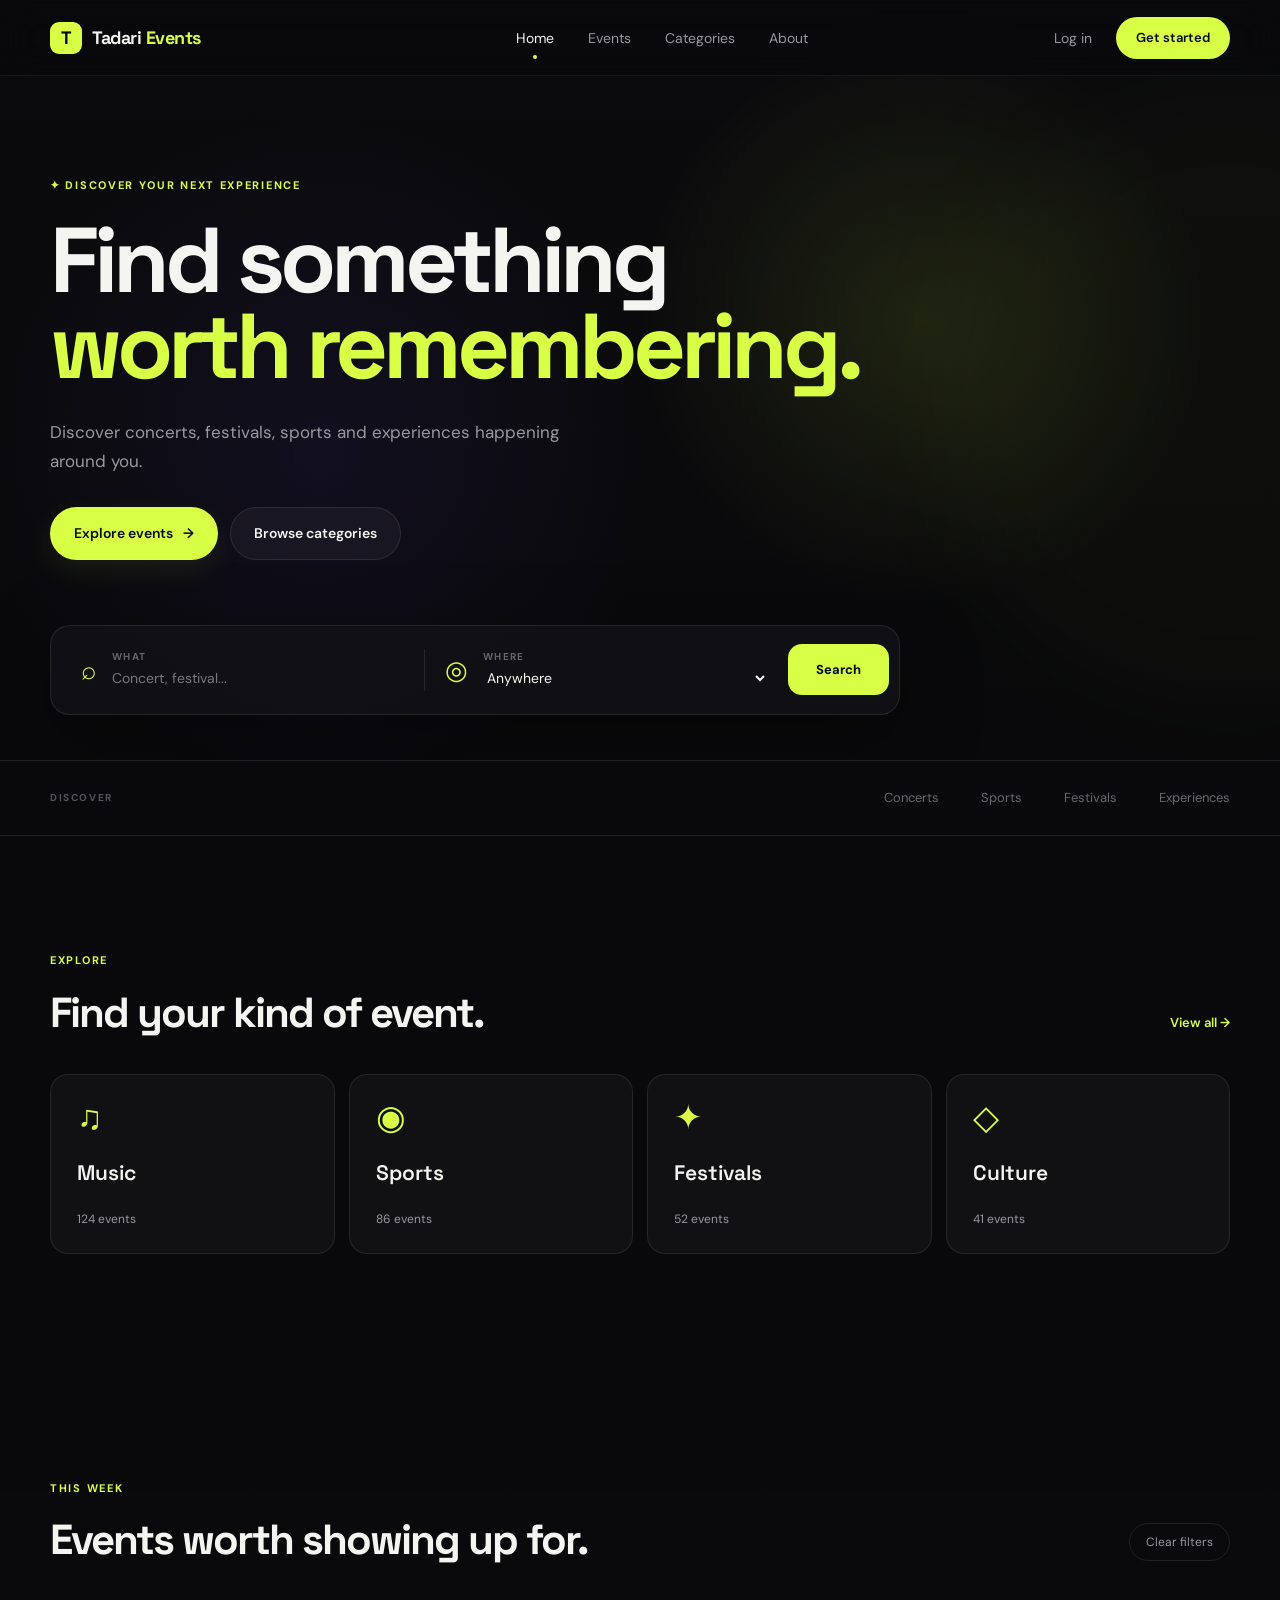
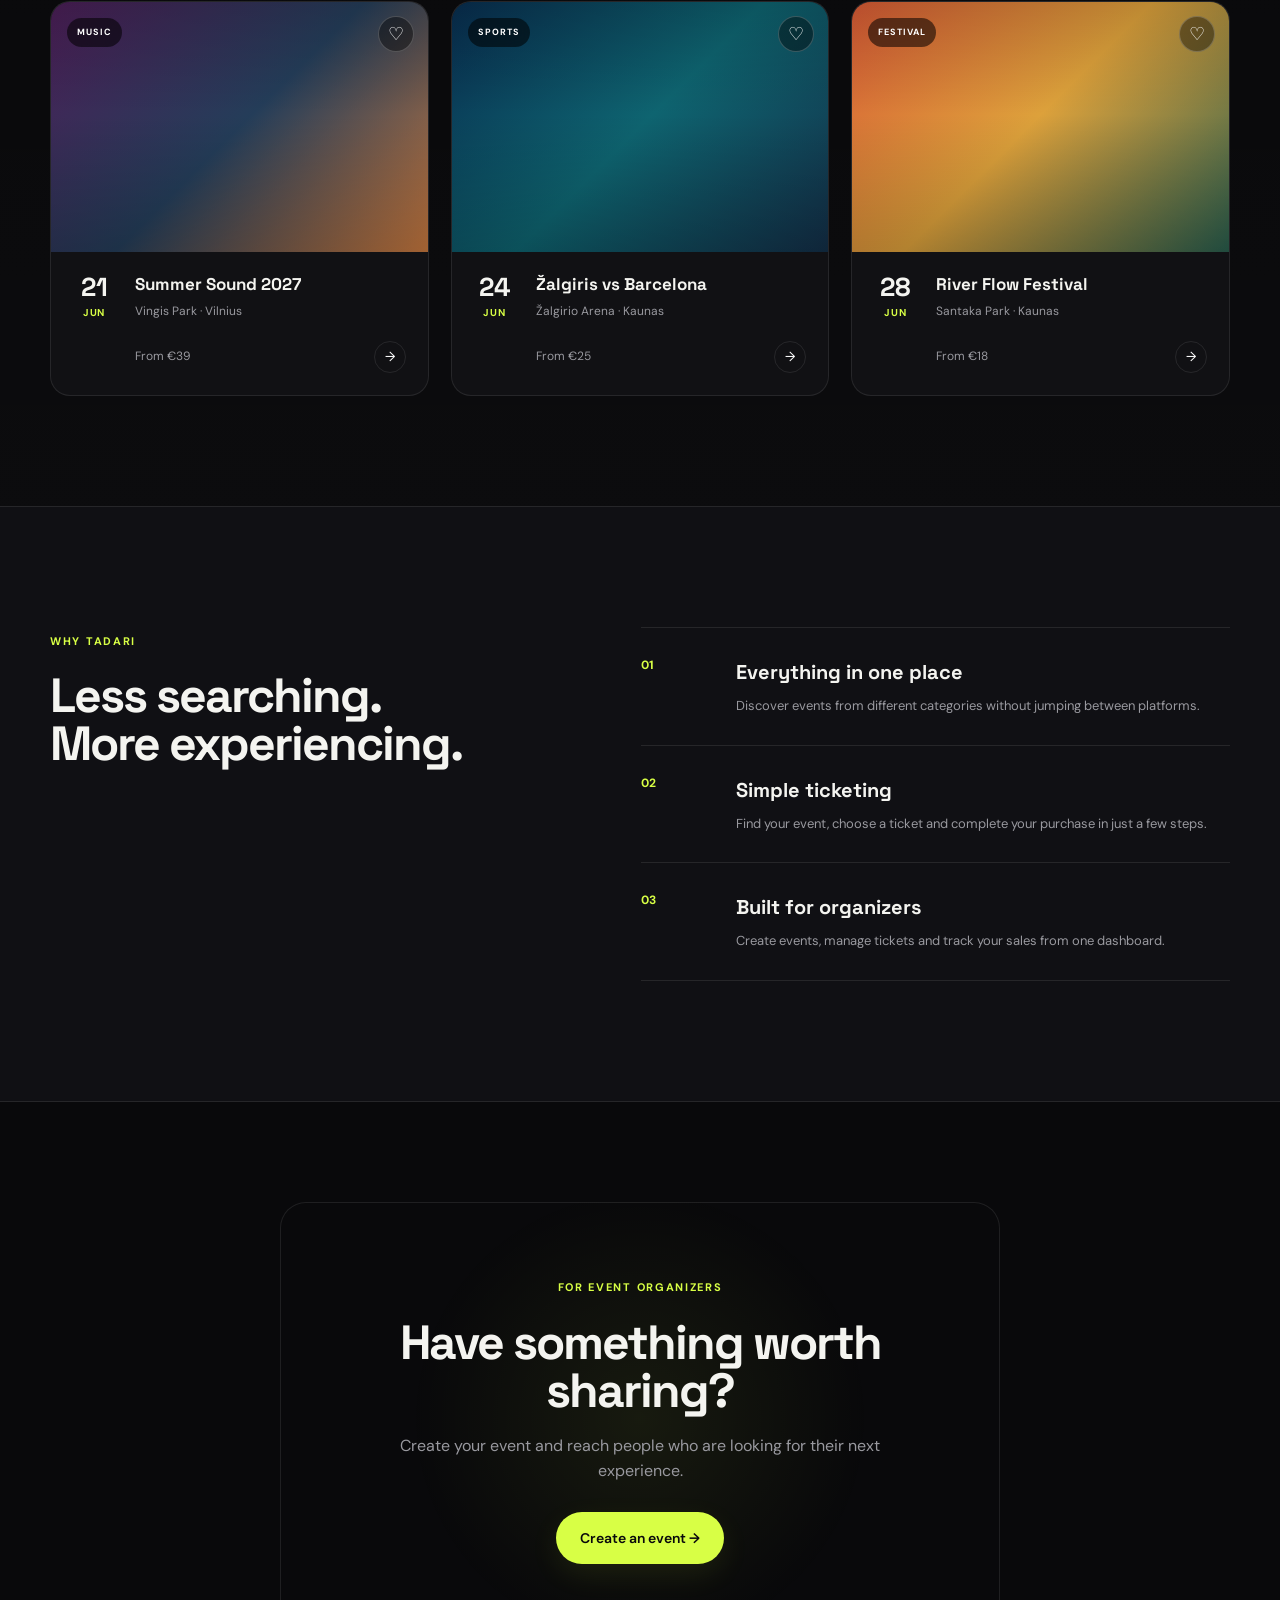
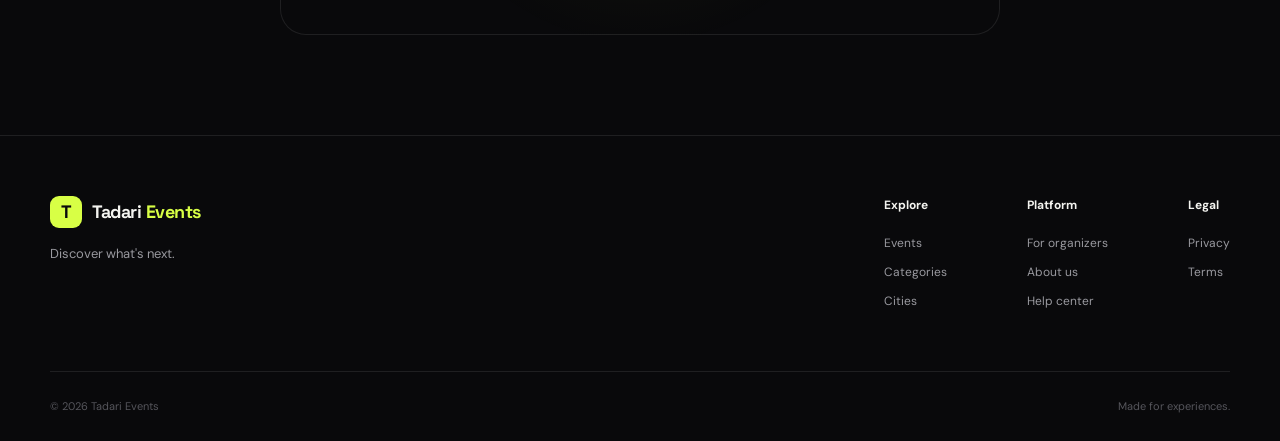
==== commit 1340379d: "index.html" ====
--- a/index.html
+++ b/index.html
@@ -1,10 +1,17 @@
 <!DOCTYPE html>
 <html lang="en">
 <head>
+
     <meta charset="UTF-8">
-    <meta name="viewport" content="width=device-width, initial-scale=1.0">
-
-    <title>Tadari Events — Discover What's Next</title>
+
+    <meta
+        name="viewport"
+        content="width=device-width, initial-scale=1.0"
+    >
+
+    <title>
+        Tadari Events — Discover What's Next
+    </title>
 
     <meta
         name="description"
@@ -12,52 +19,77 @@
     >
 
     <link rel="preconnect" href="https://fonts.googleapis.com">
-    <link rel="preconnect" href="https://fonts.gstatic.com" crossorigin>
+
+    <link
+        rel="preconnect"
+        href="https://fonts.gstatic.com"
+        crossorigin
+    >
 
     <link
         href="https://fonts.googleapis.com/css2?family=DM+Sans:wght@400;500;600;700&family=Space+Grotesk:wght@500;600;700&display=swap"
         rel="stylesheet"
     >
 
-    <!-- CSS yra tame pačiame aplanke kaip index.html -->
     <link rel="stylesheet" href="style.css">
+
 </head>
 
+
 <body>
 
-<!-- =========================
+
+<!-- ==========================================
      HEADER
-========================= -->
+========================================== -->
 
 <header class="header">
 
     <div class="container nav">
 
-        <a href="index.html" class="logo">
-
-            <span class="logo-mark">T</span>
+
+        <!-- LOGO -->
+
+        <a
+            href="index.html"
+            class="logo"
+        >
+
+            <span class="logo-mark">
+                T
+            </span>
 
             <span>
-                Tadari<span class="logo-accent">Events</span>
+                Tadari<span class="logo-accent">
+                    Events
+                </span>
             </span>
 
         </a>
 
 
+        <!-- NAVIGATION -->
+
         <nav class="main-nav">
 
-            <a href="index.html" class="active">
+            <a
+                href="index.html"
+                class="active"
+            >
                 Home
             </a>
+
 
             <a href="#events">
                 Events
             </a>
 
+
             <a href="#categories">
                 Categories
             </a>
 
+
             <a href="#about">
                 About
             </a>
@@ -65,27 +97,40 @@
         </nav>
 
 
+        <!-- NAV ACTIONS -->
+
         <div class="nav-actions">
 
-            <a href="#" class="login-link">
+            <a
+                href="#"
+                class="login-link"
+            >
                 Log in
             </a>
 
-            <a href="#" class="btn btn-small">
+
+            <a
+                href="#"
+                class="btn btn-small"
+            >
                 Get started
             </a>
 
         </div>
 
+
+        <!-- MOBILE MENU -->
 
         <button
             class="mobile-menu"
             id="mobileMenu"
             aria-label="Open menu"
         >
+
             <span></span>
             <span></span>
             <span></span>
+
         </button>
 
     </div>
@@ -93,33 +138,47 @@
 </header>
 
 
-<!-- =========================
+
+<!-- ==========================================
      MAIN
-========================= -->
+========================================== -->
 
 <main>
 
 
-<!-- =========================
+
+<!-- ==========================================
      HERO
-========================= -->
+========================================== -->
 
 <section class="hero">
 
     <div class="hero-background"></div>
 
+
     <div class="container hero-content">
 
+
+        <!-- HERO TEXT -->
+
         <div class="hero-text">
+
 
             <span class="eyebrow">
                 ✦ DISCOVER YOUR NEXT EXPERIENCE
             </span>
 
+
             <h1>
+
                 Find something
-                <span>worth remembering.</span>
+
+                <span>
+                    worth remembering.
+                </span>
+
             </h1>
+
 
             <p>
                 Discover concerts, festivals, sports and experiences
@@ -127,15 +186,23 @@
             </p>
 
 
+            <!-- HERO BUTTONS -->
+
             <div class="hero-buttons">
 
                 <a
                     href="#events"
                     class="btn btn-primary"
                 >
+
                     Explore events
-                    <span>→</span>
+
+                    <span>
+                        →
+                    </span>
+
                 </a>
+
 
                 <a
                     href="#categories"
@@ -149,21 +216,29 @@
         </div>
 
 
-        <!-- SEARCH -->
+
+        <!-- ==================================
+             SEARCH
+        ================================== -->
 
         <div class="search-box">
+
+
+            <!-- WHAT -->
 
             <div class="search-item">
 
                 <span class="search-icon">
                     ⌕
                 </span>
+
 
                 <div class="search-field">
 
                     <span class="search-label">
                         What
                     </span>
+
 
                     <input
                         type="text"
@@ -179,11 +254,14 @@
             <div class="search-divider"></div>
 
 
+            <!-- WHERE -->
+
             <div class="search-item">
 
                 <span class="search-icon">
                     ◎
                 </span>
+
 
                 <div class="search-field">
 
@@ -191,6 +269,7 @@
                         Where
                     </span>
 
+
                     <select id="locationSelect">
 
                         <option value="all">
@@ -216,6 +295,8 @@
             </div>
 
 
+            <!-- SEARCH BUTTON -->
+
             <button
                 class="search-button"
                 id="searchButton"
@@ -230,9 +311,10 @@
 </section>
 
 
-<!-- =========================
+
+<!-- ==========================================
      DISCOVER BAR
-========================= -->
+========================================== -->
 
 <section class="trust-bar">
 
@@ -242,12 +324,24 @@
             DISCOVER
         </span>
 
+
         <div class="trust-items">
 
-            <span>Concerts</span>
-            <span>Sports</span>
-            <span>Festivals</span>
-            <span>Experiences</span>
+            <span>
+                Concerts
+            </span>
+
+            <span>
+                Sports
+            </span>
+
+            <span>
+                Festivals
+            </span>
+
+            <span>
+                Experiences
+            </span>
 
         </div>
 
@@ -256,9 +350,10 @@
 </section>
 
 
-<!-- =========================
+
+<!-- ==========================================
      CATEGORIES
-========================= -->
+========================================== -->
 
 <section
     class="section"
@@ -267,13 +362,16 @@
 
     <div class="container">
 
+
         <div class="section-header">
+
 
             <div>
 
                 <span class="section-label">
                     EXPLORE
                 </span>
+
 
                 <h2>
                     Find your kind of event.
@@ -292,7 +390,13 @@
         </div>
 
 
+
+        <!-- CATEGORY CARDS -->
+
         <div class="categories">
+
+
+            <!-- MUSIC -->
 
             <button
                 class="category-card"
@@ -303,16 +407,21 @@
                     ♫
                 </span>
 
+
                 <span class="category-name">
                     Music
                 </span>
 
+
                 <span class="category-count">
                     124 events
                 </span>
 
             </button>
 
+
+
+            <!-- SPORTS -->
 
             <button
                 class="category-card"
@@ -323,16 +432,21 @@
                     ◉
                 </span>
 
+
                 <span class="category-name">
                     Sports
                 </span>
 
+
                 <span class="category-count">
                     86 events
                 </span>
 
             </button>
 
+
+
+            <!-- FESTIVALS -->
 
             <button
                 class="category-card"
@@ -343,16 +457,21 @@
                     ✦
                 </span>
 
+
                 <span class="category-name">
                     Festivals
                 </span>
 
+
                 <span class="category-count">
                     52 events
                 </span>
 
             </button>
 
+
+
+            <!-- CULTURE -->
 
             <button
                 class="category-card"
@@ -363,10 +482,12 @@
                     ◇
                 </span>
 
+
                 <span class="category-name">
                     Culture
                 </span>
 
+
                 <span class="category-count">
                     41 events
                 </span>
@@ -380,9 +501,10 @@
 </section>
 
 
-<!-- =========================
+
+<!-- ==========================================
      EVENTS
-========================= -->
+========================================== -->
 
 <section
     class="section events-section"
@@ -391,13 +513,18 @@
 
     <div class="container">
 
+
+        <!-- SECTION HEADER -->
+
         <div class="section-header">
+
 
             <div>
 
                 <span class="section-label">
                     THIS WEEK
                 </span>
+
 
                 <h2>
                     Events worth showing up for.
@@ -415,6 +542,11 @@
 
         </div>
 
+
+
+        <!-- ==================================
+             EVENTS GRID
+        ================================== -->
 
         <div
             class="events-grid"
@@ -422,34 +554,54 @@
         >
 
 
-            <!-- EVENT 1 -->
+
+            <!-- ==================================
+                 EVENT 1 — SUMMER SOUND
+            ================================== -->
 
             <article
                 class="event-card"
                 data-category="music"
                 data-location="vilnius"
                 data-name="summer sound"
-            >
+                onclick="window.location.href='event.html'"
+                role="link"
+                tabindex="0"
+                onkeydown="if(event.key === 'Enter') window.location.href='event.html'"
+            >
+
 
                 <div class="event-image image-1">
+
 
                     <span class="event-category">
                         MUSIC
                     </span>
 
+
+                    <!-- FAVORITE -->
+
                     <button
                         class="favorite"
                         aria-label="Add to favorites"
+                        type="button"
                     >
                         ♡
                     </button>
 
+
                     <div class="image-overlay"></div>
 
                 </div>
 
 
+
+                <!-- EVENT INFO -->
+
                 <div class="event-info">
+
+
+                    <!-- DATE -->
 
                     <div class="event-date">
 
@@ -464,24 +616,37 @@
                     </div>
 
 
+
+                    <!-- DETAILS -->
+
                     <div class="event-details">
+
 
                         <h3>
                             Summer Sound 2027
                         </h3>
 
+
                         <p>
                             Vingis Park · Vilnius
                         </p>
 
 
+
                         <div class="event-bottom">
+
 
                             <span class="price">
                                 From €39
                             </span>
 
-                            <button class="arrow-button">
+
+                            <button
+                                class="arrow-button"
+                                type="button"
+                                onclick="event.stopPropagation(); window.location.href='event.html'"
+                                aria-label="Open Summer Sound"
+                            >
                                 →
                             </button>
 
@@ -494,34 +659,50 @@
             </article>
 
 
-            <!-- EVENT 2 -->
+
+            <!-- ==================================
+                 EVENT 2 — ŽALGIRIS
+            ================================== -->
 
             <article
                 class="event-card"
                 data-category="sports"
                 data-location="kaunas"
                 data-name="zalgiris basketball"
-            >
+                onclick="window.location.href='event.html'"
+                role="link"
+                tabindex="0"
+                onkeydown="if(event.key === 'Enter') window.location.href='event.html'"
+            >
+
 
                 <div class="event-image image-2">
+
 
                     <span class="event-category">
                         SPORTS
                     </span>
 
+
                     <button
                         class="favorite"
                         aria-label="Add to favorites"
+                        type="button"
                     >
                         ♡
                     </button>
 
+
                     <div class="image-overlay"></div>
 
                 </div>
 
 
+
                 <div class="event-info">
+
+
+                    <!-- DATE -->
 
                     <div class="event-date">
 
@@ -536,24 +717,37 @@
                     </div>
 
 
+
+                    <!-- DETAILS -->
+
                     <div class="event-details">
+
 
                         <h3>
                             Žalgiris vs Barcelona
                         </h3>
 
+
                         <p>
                             Žalgirio Arena · Kaunas
                         </p>
 
 
+
                         <div class="event-bottom">
+
 
                             <span class="price">
                                 From €25
                             </span>
 
-                            <button class="arrow-button">
+
+                            <button
+                                class="arrow-button"
+                                type="button"
+                                onclick="event.stopPropagation(); window.location.href='event.html'"
+                                aria-label="Open Žalgiris vs Barcelona"
+                            >
                                 →
                             </button>
 
@@ -566,34 +760,50 @@
             </article>
 
 
-            <!-- EVENT 3 -->
+
+            <!-- ==================================
+                 EVENT 3 — RIVER FLOW
+            ================================== -->
 
             <article
                 class="event-card"
                 data-category="festival"
                 data-location="kaunas"
                 data-name="river flow festival"
-            >
+                onclick="window.location.href='event.html'"
+                role="link"
+                tabindex="0"
+                onkeydown="if(event.key === 'Enter') window.location.href='event.html'"
+            >
+
 
                 <div class="event-image image-3">
+
 
                     <span class="event-category">
                         FESTIVAL
                     </span>
 
+
                     <button
                         class="favorite"
                         aria-label="Add to favorites"
+                        type="button"
                     >
                         ♡
                     </button>
 
+
                     <div class="image-overlay"></div>
 
                 </div>
 
 
+
                 <div class="event-info">
+
+
+                    <!-- DATE -->
 
                     <div class="event-date">
 
@@ -608,24 +818,37 @@
                     </div>
 
 
+
+                    <!-- DETAILS -->
+
                     <div class="event-details">
+
 
                         <h3>
                             River Flow Festival
                         </h3>
 
+
                         <p>
                             Santaka Park · Kaunas
                         </p>
 
 
+
                         <div class="event-bottom">
+
 
                             <span class="price">
                                 From €18
                             </span>
 
-                            <button class="arrow-button">
+
+                            <button
+                                class="arrow-button"
+                                type="button"
+                                onclick="event.stopPropagation(); window.location.href='event.html'"
+                                aria-label="Open River Flow Festival"
+                            >
                                 →
                             </button>
 
@@ -640,7 +863,10 @@
         </div>
 
 
-        <!-- EMPTY STATE -->
+
+        <!-- ==================================
+             EMPTY STATE
+        ================================== -->
 
         <div
             class="empty-state"
@@ -651,10 +877,12 @@
                 ⌕
             </div>
 
+
             <h3>
                 No events found
             </h3>
 
+
             <p>
                 Try changing your search or location.
             </p>
@@ -666,9 +894,10 @@
 </section>
 
 
-<!-- =========================
+
+<!-- ==========================================
      WHY TADARI
-========================= -->
+========================================== -->
 
 <section
     class="why-section"
@@ -677,14 +906,18 @@
 
     <div class="container">
 
+
         <div class="why-layout">
 
+
+            <!-- TITLE -->
 
             <div class="why-title">
 
                 <span class="section-label">
                     WHY TADARI
                 </span>
+
 
                 <h2>
                     Less searching.<br>
@@ -694,8 +927,13 @@
             </div>
 
 
+
+            <!-- FEATURES -->
+
             <div class="features">
 
+
+                <!-- FEATURE 1 -->
 
                 <div class="feature">
 
@@ -703,11 +941,13 @@
                         01
                     </div>
 
+
                     <div>
 
                         <h3>
                             Everything in one place
                         </h3>
+
 
                         <p>
                             Discover events from different categories
@@ -719,17 +959,22 @@
                 </div>
 
 
+
+                <!-- FEATURE 2 -->
+
                 <div class="feature">
 
                     <div class="feature-number">
                         02
                     </div>
 
+
                     <div>
 
                         <h3>
                             Simple ticketing
                         </h3>
+
 
                         <p>
                             Find your event, choose a ticket and
@@ -741,17 +986,22 @@
                 </div>
 
 
+
+                <!-- FEATURE 3 -->
+
                 <div class="feature">
 
                     <div class="feature-number">
                         03
                     </div>
 
+
                     <div>
 
                         <h3>
                             Built for organizers
                         </h3>
+
 
                         <p>
                             Create events, manage tickets and
@@ -771,29 +1021,35 @@
 </section>
 
 
-<!-- =========================
+
+<!-- ==========================================
      CTA
-========================= -->
+========================================== -->
 
 <section class="cta-section">
 
     <div class="container">
 
+
         <div class="cta">
+
 
             <span class="section-label">
                 FOR EVENT ORGANIZERS
             </span>
 
+
             <h2>
                 Have something worth sharing?
             </h2>
+
 
             <p>
                 Create your event and reach people who are
                 looking for their next experience.
             </p>
 
+
             <a
                 href="#"
                 class="btn btn-primary"
@@ -811,14 +1067,17 @@
 </main>
 
 
-<!-- =========================
+
+<!-- ==========================================
      FOOTER
-========================= -->
+========================================== -->
 
 <footer class="footer">
 
     <div class="container footer-content">
 
+
+        <!-- FOOTER BRAND -->
 
         <div>
 
@@ -830,6 +1089,7 @@
                 <span class="logo-mark">
                     T
                 </span>
+
 
                 <span>
                     Tadari<span class="logo-accent">
@@ -847,8 +1107,13 @@
         </div>
 
 
+
+        <!-- FOOTER LINKS -->
+
         <div class="footer-links">
 
+
+            <!-- EXPLORE -->
 
             <div>
 
@@ -856,14 +1121,17 @@
                     Explore
                 </h4>
 
+
                 <a href="#events">
                     Events
                 </a>
 
+
                 <a href="#categories">
                     Categories
                 </a>
 
+
                 <a href="#">
                     Cities
                 </a>
@@ -871,20 +1139,26 @@
             </div>
 
 
+
+            <!-- PLATFORM -->
+
             <div>
 
                 <h4>
                     Platform
                 </h4>
 
+
                 <a href="#">
                     For organizers
                 </a>
 
+
                 <a href="#about">
                     About us
                 </a>
 
+
                 <a href="#">
                     Help center
                 </a>
@@ -892,16 +1166,21 @@
             </div>
 
 
+
+            <!-- LEGAL -->
+
             <div>
 
                 <h4>
                     Legal
                 </h4>
 
+
                 <a href="#">
                     Privacy
                 </a>
 
+
                 <a href="#">
                     Terms
                 </a>
@@ -913,12 +1192,16 @@
     </div>
 
 
+
+    <!-- COPYRIGHT -->
+
     <div class="container copyright">
 
         <span>
             © 2026 Tadari Events
         </span>
 
+
         <span>
             Made for experiences.
         </span>
@@ -928,8 +1211,13 @@
 </footer>
 
 
-<!-- JS yra tame pačiame aplanke kaip index.html -->
+
+<!-- ==========================================
+     JAVASCRIPT
+========================================== -->
+
 <script src="app.js"></script>
+
 
 </body>
 </html>
--- a/style.css
+++ b/style.css
@@ -1,27 +1,42 @@
 /* ==========================================
    TADARI EVENTS
-   GLOBAL STYLES
+   MAIN STYLESHEET
+========================================== */
+
+
+/* ==========================================
+   VARIABLES
 ========================================== */
 
 :root {
 
-    --bg: #0b0b0d;
-    --surface: #121216;
-    --surface-light: #18181d;
-
-    --text: #f5f5f2;
+    --bg: #09090b;
+
+    --surface: #111114;
+
+    --surface-light: #18181c;
+
+    --text: #f4f4f0;
+
     --text-muted: #99999f;
 
+    --text-dark: #65656b;
+
     --accent: #d8ff45;
+
     --accent-dark: #b9df28;
 
-    --border: rgba(255,255,255,0.1);
+    --border: rgba(255, 255, 255, 0.09);
+
+    --container: 1180px;
 
     --radius: 18px;
-
-    --container: 1180px;
-}
-
+}
+
+
+/* ==========================================
+   RESET
+========================================== */
 
 * {
     margin: 0;
@@ -37,7 +52,10 @@
 
 body {
 
-    font-family: "DM Sans", sans-serif;
+    font-family:
+        "DM Sans",
+        Arial,
+        sans-serif;
 
     background: var(--bg);
 
@@ -49,32 +67,53 @@
 }
 
 
-a {
-    color: inherit;
-    text-decoration: none;
-}
-
-
+body,
 button,
 input,
 select {
+    font-family:
+        "DM Sans",
+        Arial,
+        sans-serif;
+}
+
+
+a {
+    color: inherit;
+
+    text-decoration: none;
+}
+
+
+button {
     font-family: inherit;
-}
-
-
-button {
+
     cursor: pointer;
 }
 
 
+img {
+    max-width: 100%;
+
+    display: block;
+}
+
+
+/* ==========================================
+   CONTAINER
+========================================== */
+
 .container {
 
-    width: min(
-        calc(100% - 48px),
-        var(--container)
-    );
-
-    margin-inline: auto;
+    width:
+        min(
+            calc(100% - 48px),
+            var(--container)
+        );
+
+    margin-left: auto;
+
+    margin-right: auto;
 }
 
 
@@ -91,13 +130,21 @@
 
     width: 100%;
 
-    z-index: 100;
-
-    background: rgba(11,11,13,0.8);
-
-    backdrop-filter: blur(18px);
-
-    border-bottom: 1px solid rgba(255,255,255,0.05);
+    height: 76px;
+
+    z-index: 1000;
+
+    background:
+        rgba(9, 9, 11, 0.82);
+
+    backdrop-filter:
+        blur(18px);
+
+    -webkit-backdrop-filter:
+        blur(18px);
+
+    border-bottom:
+        1px solid rgba(255,255,255,0.06);
 }
 
 
@@ -113,6 +160,10 @@
 }
 
 
+/* ==========================================
+   LOGO
+========================================== */
+
 .logo {
 
     display: flex;
@@ -121,7 +172,9 @@
 
     gap: 10px;
 
-    font-family: "Space Grotesk", sans-serif;
+    font-family:
+        "Space Grotesk",
+        sans-serif;
 
     font-size: 18px;
 
@@ -134,14 +187,16 @@
 .logo-mark {
 
     width: 32px;
+
     height: 32px;
 
     display: grid;
+
     place-items: center;
 
     background: var(--accent);
 
-    color: #0b0b0d;
+    color: #09090b;
 
     border-radius: 9px;
 
@@ -154,6 +209,10 @@
 }
 
 
+/* ==========================================
+   NAVIGATION
+========================================== */
+
 .main-nav {
 
     display: flex;
@@ -162,17 +221,20 @@
 
     gap: 34px;
 
-    margin-left: 80px;
+    margin-left: 70px;
 }
 
 
 .main-nav a {
 
+    position: relative;
+
     color: var(--text-muted);
 
     font-size: 14px;
 
-    transition: 0.2s ease;
+    transition:
+        color 0.2s ease;
 }
 
 
@@ -183,6 +245,33 @@
 }
 
 
+.main-nav a.active::after {
+
+    content: "";
+
+    position: absolute;
+
+    left: 0;
+    right: 0;
+
+    bottom: -10px;
+
+    width: 4px;
+
+    height: 4px;
+
+    margin: auto;
+
+    background: var(--accent);
+
+    border-radius: 50%;
+}
+
+
+/* ==========================================
+   NAV ACTIONS
+========================================== */
+
 .nav-actions {
 
     display: flex;
@@ -198,6 +287,9 @@
     color: var(--text-muted);
 
     font-size: 14px;
+
+    transition:
+        color 0.2s ease;
 }
 
 
@@ -206,6 +298,10 @@
 }
 
 
+/* ==========================================
+   BUTTONS
+========================================== */
+
 .btn {
 
     display: inline-flex;
@@ -222,12 +318,15 @@
 
     transition:
         transform 0.2s ease,
-        background 0.2s ease;
+        background 0.2s ease,
+        box-shadow 0.2s ease;
 }
 
 
 .btn:hover {
-    transform: translateY(-2px);
+
+    transform:
+        translateY(-2px);
 }
 
 
@@ -235,7 +334,7 @@
 
     background: var(--accent);
 
-    color: #0b0b0d;
+    color: #09090b;
 
     padding: 11px 20px;
 
@@ -247,19 +346,37 @@
 
     background: var(--accent);
 
-    color: #0b0b0d;
+    color: #09090b;
 
     padding: 15px 24px;
 
     font-size: 14px;
+
+    box-shadow:
+        0 10px 30px
+        rgba(216,255,69,0.08);
+}
+
+
+.btn-primary:hover {
+
+    background: #e3ff70;
+
+    box-shadow:
+        0 15px 35px
+        rgba(216,255,69,0.14);
 }
 
 
 .btn-secondary {
 
-    border: 1px solid var(--border);
-
-    background: rgba(255,255,255,0.04);
+    background:
+        rgba(255,255,255,0.04);
+
+    border:
+        1px solid var(--border);
+
+    color: var(--text);
 
     padding: 14px 23px;
 
@@ -268,16 +385,25 @@
 
 
 .btn-secondary:hover {
-    background: rgba(255,255,255,0.08);
-}
-
+
+    background:
+        rgba(255,255,255,0.08);
+}
+
+
+/* ==========================================
+   MOBILE MENU
+========================================== */
 
 .mobile-menu {
+
     display: none;
 
-    background: none;
-
-    border: 0;
+    background: transparent;
+
+    border: none;
+
+    padding: 5px;
 }
 
 
@@ -291,7 +417,9 @@
 
     background: white;
 
-    margin: 5px;
+    margin: 5px 0;
+
+    border-radius: 10px;
 }
 
 
@@ -303,7 +431,7 @@
 
     position: relative;
 
-    min-height: 720px;
+    min-height: 760px;
 
     display: flex;
 
@@ -321,19 +449,50 @@
 
     inset: 0;
 
+    pointer-events: none;
+
     background:
+
         radial-gradient(
-            circle at 70% 40%,
-            rgba(216,255,69,0.09),
-            transparent 30%
+            circle at 72% 42%,
+            rgba(216,255,69,0.10),
+            transparent 28%
         ),
+
         radial-gradient(
             circle at 25% 60%,
-            rgba(120,80,255,0.08),
-            transparent 35%
+            rgba(115,75,255,0.08),
+            transparent 32%
+        ),
+
+        linear-gradient(
+            180deg,
+            #0b0b0d 0%,
+            #09090b 100%
         );
-
-    pointer-events: none;
+}
+
+
+.hero-background::after {
+
+    content: "";
+
+    position: absolute;
+
+    width: 600px;
+
+    height: 600px;
+
+    right: -250px;
+
+    top: 100px;
+
+    border-radius: 50%;
+
+    background:
+        rgba(216,255,69,0.025);
+
+    filter: blur(50px);
 }
 
 
@@ -347,9 +506,9 @@
 
 .hero-text {
 
-    max-width: 760px;
-
-    padding-top: 70px;
+    max-width: 820px;
+
+    padding-top: 50px;
 }
 
 
@@ -372,116 +531,140 @@
 
 .hero h1 {
 
-    font-family: "Space Grotesk", sans-serif;
-
-    font-size: clamp(
-        52px,
-        8vw,
-        92px
-    );
+    font-family:
+        "Space Grotesk",
+        sans-serif;
+
+    font-size:
+        clamp(
+            52px,
+            8vw,
+            92px
+        );
 
     line-height: 0.94;
 
     letter-spacing: -5px;
 
+    max-width: 900px;
+}
+
+
+.hero h1 span {
+
+    display: block;
+
+    color: var(--accent);
+}
+
+
+.hero-text p {
+
+    max-width: 520px;
+
+    color: var(--text-muted);
+
+    font-size: 17px;
+
+    line-height: 1.7;
+
+    margin-top: 28px;
+}
+
+
+/* ==========================================
+   HERO BUTTONS
+========================================== */
+
+.hero-buttons {
+
+    display: flex;
+
+    align-items: center;
+
+    gap: 12px;
+
+    margin-top: 32px;
+}
+
+
+/* ==========================================
+   SEARCH BOX
+========================================== */
+
+.search-box {
+
+    margin-top: 65px;
+
+    width: 100%;
+
     max-width: 850px;
-}
-
-
-.hero h1 span {
+
+    min-height: 90px;
+
+    display: flex;
+
+    align-items: center;
+
+    padding: 10px;
+
+    background:
+        rgba(18,18,22,0.94);
+
+    border:
+        1px solid var(--border);
+
+    border-radius: 20px;
+
+    box-shadow:
+        0 25px 80px
+        rgba(0,0,0,0.35);
+}
+
+
+.search-item {
+
+    flex: 1;
+
+    display: flex;
+
+    align-items: center;
+
+    gap: 15px;
+
+    padding:
+        0 20px;
+}
+
+
+.search-icon {
+
+    color: var(--accent);
+
+    font-size: 26px;
+
+    line-height: 1;
+}
+
+
+.search-field {
+    width: 100%;
+}
+
+
+.search-label {
 
     display: block;
 
-    color: var(--accent);
-}
-
-
-.hero-text p {
-
-    max-width: 500px;
-
-    color: var(--text-muted);
-
-    font-size: 17px;
-
-    margin-top: 28px;
-}
-
-
-.hero-buttons {
-
-    display: flex;
-
-    gap: 12px;
-
-    margin-top: 32px;
-}
-
-
-/* ==========================================
-   SEARCH
-========================================== */
-
-.search-box {
-
-    margin-top: 70px;
-
-    width: 100%;
-
-    max-width: 850px;
-
-    min-height: 90px;
-
-    background: rgba(20,20,24,0.92);
-
-    border: 1px solid var(--border);
-
-    border-radius: 20px;
-
-    display: flex;
-
-    align-items: center;
-
-    padding: 10px;
-
-    box-shadow:
-        0 20px 70px rgba(0,0,0,0.35);
-}
-
-
-.search-item {
-
-    flex: 1;
-
-    display: flex;
-
-    align-items: center;
-
-    gap: 15px;
-
-    padding: 0 20px;
-}
-
-
-.search-icon {
-
-    font-size: 24px;
-
-    color: var(--accent);
-}
-
-
-.search-label {
-
-    display: block;
-
-    color: var(--text-muted);
-
-    font-size: 11px;
+    color: var(--text-dark);
+
+    font-size: 10px;
+
+    font-weight: 700;
 
     text-transform: uppercase;
 
-    letter-spacing: 1px;
+    letter-spacing: 1.3px;
 }
 
 
@@ -490,17 +673,29 @@
 
     width: 100%;
 
-    border: 0;
-
-    outline: 0;
+    margin-top: 3px;
+
+    padding: 0;
+
+    border: none;
+
+    outline: none;
 
     background: transparent;
 
     color: var(--text);
 
     font-size: 14px;
-
-    margin-top: 2px;
+}
+
+
+.search-item input::placeholder {
+    color: #77777d;
+}
+
+
+.search-item select {
+    cursor: pointer;
 }
 
 
@@ -516,7 +711,7 @@
 
     width: 1px;
 
-    height: 40px;
+    height: 42px;
 
     background: var(--border);
 }
@@ -524,24 +719,33 @@
 
 .search-button {
 
-    border: 0;
+    border: none;
 
     background: var(--accent);
 
-    color: #0b0b0d;
-
-    padding: 17px 28px;
+    color: #09090b;
+
+    padding:
+        17px 28px;
 
     border-radius: 14px;
 
+    font-size: 13px;
+
     font-weight: 700;
 
-    transition: 0.2s ease;
+    transition:
+        background 0.2s ease,
+        transform 0.2s ease;
 }
 
 
 .search-button:hover {
-    background: var(--accent-dark);
+
+    background: #e3ff70;
+
+    transform:
+        translateY(-1px);
 }
 
 
@@ -551,9 +755,11 @@
 
 .trust-bar {
 
-    border-top: 1px solid var(--border);
-
-    border-bottom: 1px solid var(--border);
+    border-top:
+        1px solid var(--border);
+
+    border-bottom:
+        1px solid var(--border);
 }
 
 
@@ -573,11 +779,11 @@
 
     color: #55555b;
 
-    font-size: 11px;
+    font-size: 10px;
 
     font-weight: 700;
 
-    letter-spacing: 1.5px;
+    letter-spacing: 1.6px;
 }
 
 
@@ -585,21 +791,24 @@
 
     display: flex;
 
+    align-items: center;
+
     gap: 42px;
 
-    color: #6d6d73;
+    color: #68686e;
 
     font-size: 13px;
 }
 
 
 /* ==========================================
-   SECTIONS
+   GENERAL SECTIONS
 ========================================== */
 
 .section {
 
-    padding: 110px 0;
+    padding:
+        110px 0;
 }
 
 
@@ -607,9 +816,11 @@
 
     display: flex;
 
+    align-items: flex-end;
+
     justify-content: space-between;
 
-    align-items: flex-end;
+    gap: 30px;
 
     margin-bottom: 40px;
 }
@@ -617,7 +828,9 @@
 
 .section-header h2 {
 
-    font-family: "Space Grotesk", sans-serif;
+    font-family:
+        "Space Grotesk",
+        sans-serif;
 
     font-size: 42px;
 
@@ -645,7 +858,8 @@
 
     display: grid;
 
-    grid-template-columns: repeat(4, 1fr);
+    grid-template-columns:
+        repeat(4, 1fr);
 
     gap: 14px;
 }
@@ -653,38 +867,44 @@
 
 .category-card {
 
-    border: 1px solid var(--border);
+    min-height: 180px;
+
+    display: flex;
+
+    flex-direction: column;
+
+    justify-content: space-between;
+
+    padding: 26px;
 
     background: var(--surface);
 
+    border:
+        1px solid var(--border);
+
+    border-radius: var(--radius);
+
     color: var(--text);
 
-    border-radius: var(--radius);
-
-    padding: 26px;
-
     text-align: left;
 
-    min-height: 180px;
-
-    display: flex;
-
-    flex-direction: column;
-
-    justify-content: space-between;
-
-    transition: 0.25s ease;
+    transition:
+        transform 0.25s ease,
+        border-color 0.25s ease,
+        background 0.25s ease;
 }
 
 
 .category-card:hover,
 .category-card.active {
 
-    border-color: rgba(216,255,69,0.5);
-
-    background: #171719;
-
-    transform: translateY(-5px);
+    transform:
+        translateY(-5px);
+
+    background: #17171b;
+
+    border-color:
+        rgba(216,255,69,0.45);
 }
 
 
@@ -692,13 +912,17 @@
 
     font-size: 34px;
 
+    line-height: 1;
+
     color: var(--accent);
 }
 
 
 .category-name {
 
-    font-family: "Space Grotesk", sans-serif;
+    font-family:
+        "Space Grotesk",
+        sans-serif;
 
     font-size: 21px;
 
@@ -724,7 +948,7 @@
         linear-gradient(
             180deg,
             transparent,
-            rgba(255,255,255,0.015)
+            rgba(255,255,255,0.012)
         );
 }
 
@@ -742,27 +966,39 @@
 
 .event-card {
 
-    border: 1px solid var(--border);
+    overflow: hidden;
 
     background: var(--surface);
 
+    border:
+        1px solid var(--border);
+
     border-radius: 20px;
-
-    overflow: hidden;
 
     transition:
         transform 0.25s ease,
-        border-color 0.25s ease;
+        border-color 0.25s ease,
+        box-shadow 0.25s ease;
 }
 
 
 .event-card:hover {
 
-    transform: translateY(-6px);
-
-    border-color: rgba(216,255,69,0.3);
-}
-
+    transform:
+        translateY(-6px);
+
+    border-color:
+        rgba(216,255,69,0.30);
+
+    box-shadow:
+        0 20px 60px
+        rgba(0,0,0,0.18);
+}
+
+
+/* ==========================================
+   EVENT IMAGES
+========================================== */
 
 .event-image {
 
@@ -770,9 +1006,21 @@
 
     height: 250px;
 
+    overflow: hidden;
+
     background-size: cover;
 
     background-position: center;
+
+    transition:
+        transform 0.4s ease;
+}
+
+
+.event-card:hover .event-image {
+
+    transform:
+        scale(1.015);
 }
 
 
@@ -781,9 +1029,9 @@
     background:
         linear-gradient(
             135deg,
-            #4e1e58,
-            #1b324c 50%,
-            #d47c3f
+            #4c1e57 0%,
+            #243d59 50%,
+            #c9793e 100%
         );
 }
 
@@ -793,9 +1041,9 @@
     background:
         linear-gradient(
             135deg,
-            #082d4f,
-            #0d6270 50%,
-            #142f48
+            #082d4f 0%,
+            #0e6470 50%,
+            #132e47 100%
         );
 }
 
@@ -805,27 +1053,57 @@
     background:
         linear-gradient(
             135deg,
-            #de5d36,
-            #e0a43d 45%,
-            #255c4c
+            #d85a35 0%,
+            #dda13b 48%,
+            #285d4d 100%
         );
 }
 
 
+.image-overlay {
+
+    position: absolute;
+
+    inset: 0;
+
+    background:
+        linear-gradient(
+            180deg,
+            rgba(0,0,0,0.15),
+            transparent 45%,
+            rgba(0,0,0,0.2)
+        );
+
+    pointer-events: none;
+}
+
+
+/* ==========================================
+   EVENT CATEGORY
+========================================== */
+
 .event-category {
 
     position: absolute;
 
     top: 16px;
+
     left: 16px;
 
-    padding: 7px 10px;
+    z-index: 2;
+
+    padding:
+        7px 10px;
 
     border-radius: 999px;
 
-    background: rgba(0,0,0,0.55);
-
-    backdrop-filter: blur(10px);
+    background:
+        rgba(0,0,0,0.55);
+
+    backdrop-filter:
+        blur(10px);
+
+    color: white;
 
     font-size: 9px;
 
@@ -835,37 +1113,63 @@
 }
 
 
+/* ==========================================
+   FAVORITE
+========================================== */
+
 .favorite {
 
     position: absolute;
 
     top: 14px;
+
     right: 14px;
 
+    z-index: 3;
+
     width: 36px;
+
     height: 36px;
 
+    display: grid;
+
+    place-items: center;
+
+    border:
+        1px solid
+        rgba(255,255,255,0.2);
+
     border-radius: 50%;
 
-    border: 1px solid rgba(255,255,255,0.2);
-
-    background: rgba(0,0,0,0.4);
+    background:
+        rgba(0,0,0,0.4);
 
     color: white;
 
     font-size: 18px;
 
-    transition: 0.2s ease;
-}
-
-
-.favorite:hover {
+    transition:
+        background 0.2s ease,
+        color 0.2s ease,
+        transform 0.2s ease;
+}
+
+
+.favorite:hover,
+.favorite.liked {
 
     background: var(--accent);
 
-    color: #0b0b0d;
-}
-
+    color: #09090b;
+
+    transform:
+        scale(1.05);
+}
+
+
+/* ==========================================
+   EVENT INFORMATION
+========================================== */
 
 .event-info {
 
@@ -891,7 +1195,9 @@
 
 .date-day {
 
-    font-family: "Space Grotesk";
+    font-family:
+        "Space Grotesk",
+        sans-serif;
 
     font-size: 26px;
 
@@ -903,25 +1209,31 @@
 
 .date-month {
 
+    margin-top: 5px;
+
     color: var(--accent);
 
     font-size: 10px;
 
     font-weight: 700;
 
-    margin-top: 4px;
+    letter-spacing: 0.8px;
 }
 
 
 .event-details {
 
     flex: 1;
+
+    min-width: 0;
 }
 
 
 .event-details h3 {
 
-    font-family: "Space Grotesk";
+    font-family:
+        "Space Grotesk",
+        sans-serif;
 
     font-size: 17px;
 
@@ -931,11 +1243,11 @@
 
 .event-details p {
 
+    margin-top: 7px;
+
     color: var(--text-muted);
 
     font-size: 12px;
-
-    margin-top: 7px;
 }
 
 
@@ -947,6 +1259,8 @@
 
     justify-content: space-between;
 
+    gap: 15px;
+
     margin-top: 20px;
 }
 
@@ -962,33 +1276,76 @@
 .arrow-button {
 
     width: 32px;
+
     height: 32px;
 
-    border: 1px solid var(--border);
+    display: grid;
+
+    place-items: center;
+
+    border:
+        1px solid var(--border);
 
     border-radius: 50%;
 
     background: transparent;
 
     color: white;
-}
-
+
+    transition:
+        background 0.2s ease,
+        color 0.2s ease;
+}
+
+
+.event-card:hover .arrow-button {
+
+    background: var(--accent);
+
+    color: #09090b;
+
+    border-color: var(--accent);
+}
+
+
+/* ==========================================
+   FILTER
+========================================== */
 
 .filter-button {
 
+    padding:
+        10px 16px;
+
+    border:
+        1px solid var(--border);
+
+    border-radius: 999px;
+
     background: transparent;
 
-    border: 1px solid var(--border);
-
     color: var(--text-muted);
 
-    padding: 10px 16px;
-
-    border-radius: 999px;
-
     font-size: 12px;
-}
-
+
+    transition:
+        border-color 0.2s ease,
+        color 0.2s ease;
+}
+
+
+.filter-button:hover {
+
+    color: var(--text);
+
+    border-color:
+        rgba(255,255,255,0.25);
+}
+
+
+/* ==========================================
+   EMPTY STATE
+========================================== */
 
 .empty-state {
 
@@ -996,7 +1353,7 @@
 
     text-align: center;
 
-    padding: 70px 0;
+    padding: 80px 0;
 
     color: var(--text-muted);
 }
@@ -1009,83 +1366,112 @@
 
 .empty-icon {
 
+    margin-bottom: 12px;
+
+    color: var(--accent);
+
     font-size: 42px;
+}
+
+
+.empty-state h3 {
+
+    color: var(--text);
+
+    font-family:
+        "Space Grotesk",
+        sans-serif;
+
+    font-size: 22px;
+
+    margin-bottom: 6px;
+}
+
+
+.empty-state p {
+
+    font-size: 13px;
+}
+
+
+/* ==========================================
+   WHY SECTION
+========================================== */
+
+.why-section {
+
+    padding:
+        120px 0;
+
+    background: #101014;
+
+    border-top:
+        1px solid var(--border);
+
+    border-bottom:
+        1px solid var(--border);
+}
+
+
+.why-layout {
+
+    display: grid;
+
+    grid-template-columns:
+        1fr 1.2fr;
+
+    gap: 100px;
+}
+
+
+.why-title h2 {
+
+    font-family:
+        "Space Grotesk",
+        sans-serif;
+
+    font-size: 48px;
+
+    line-height: 1;
+
+    letter-spacing: -2px;
+}
+
+
+.features {
+
+    display: flex;
+
+    flex-direction: column;
+}
+
+
+.feature {
+
+    display: grid;
+
+    grid-template-columns: 70px 1fr;
+
+    gap: 25px;
+
+    padding: 28px 0;
+
+    border-top:
+        1px solid var(--border);
+}
+
+
+.feature:last-child {
+
+    border-bottom:
+        1px solid var(--border);
+}
+
+
+.feature-number {
 
     color: var(--accent);
 
-    margin-bottom: 10px;
-}
-
-
-/* ==========================================
-   WHY SECTION
-========================================== */
-
-.why-section {
-
-    padding: 120px 0;
-
-    background: #101014;
-
-    border-top: 1px solid var(--border);
-
-    border-bottom: 1px solid var(--border);
-}
-
-
-.why-layout {
-
-    display: grid;
-
-    grid-template-columns: 1fr 1.2fr;
-
-    gap: 100px;
-}
-
-
-.why-title h2 {
-
-    font-family: "Space Grotesk";
-
-    font-size: 48px;
-
-    line-height: 1;
-
-    letter-spacing: -2px;
-}
-
-
-.features {
-
-    display: flex;
-
-    flex-direction: column;
-}
-
-
-.feature {
-
-    display: grid;
-
-    grid-template-columns: 70px 1fr;
-
-    gap: 25px;
-
-    padding: 28px 0;
-
-    border-top: 1px solid var(--border);
-}
-
-
-.feature:last-child {
-    border-bottom: 1px solid var(--border);
-}
-
-
-.feature-number {
-
-    color: var(--accent);
-
     font-size: 12px;
 
     font-weight: 700;
@@ -1094,7 +1480,9 @@
 
 .feature h3 {
 
-    font-family: "Space Grotesk";
+    font-family:
+        "Space Grotesk",
+        sans-serif;
 
     font-size: 20px;
 }
@@ -1102,13 +1490,13 @@
 
 .feature p {
 
+    max-width: 500px;
+
+    margin-top: 8px;
+
     color: var(--text-muted);
 
     font-size: 13px;
-
-    max-width: 500px;
-
-    margin-top: 8px;
 }
 
 
@@ -1118,21 +1506,25 @@
 
 .cta-section {
 
-    padding: 100px 0;
+    padding:
+        100px 0;
 }
 
 
 .cta {
 
+    max-width: 720px;
+
+    margin:
+        0 auto;
+
+    padding:
+        70px 30px;
+
     text-align: center;
 
-    max-width: 720px;
-
-    margin: auto;
-
-    padding: 70px 30px;
-
-    border: 1px solid var(--border);
+    border:
+        1px solid var(--border);
 
     border-radius: 26px;
 
@@ -1147,25 +1539,28 @@
 
 .cta h2 {
 
-    font-family: "Space Grotesk";
+    margin-bottom: 18px;
+
+    font-family:
+        "Space Grotesk",
+        sans-serif;
 
     font-size: 48px;
 
     line-height: 1;
 
     letter-spacing: -2px;
-
-    margin-bottom: 18px;
 }
 
 
 .cta p {
 
+    max-width: 500px;
+
+    margin:
+        0 auto 28px;
+
     color: var(--text-muted);
-
-    max-width: 500px;
-
-    margin: 0 auto 28px;
 }
 
 
@@ -1175,9 +1570,10 @@
 
 .footer {
 
-    border-top: 1px solid var(--border);
-
     padding-top: 60px;
+
+    border-top:
+        1px solid var(--border);
 }
 
 
@@ -1195,11 +1591,11 @@
 
 .footer-description {
 
+    margin-top: 16px;
+
     color: var(--text-muted);
 
     font-size: 13px;
-
-    margin-top: 16px;
 }
 
 
@@ -1223,9 +1619,9 @@
 
 .footer-links h4 {
 
+    margin-bottom: 8px;
+
     font-size: 12px;
-
-    margin-bottom: 8px;
 }
 
 
@@ -1235,11 +1631,13 @@
 
     font-size: 12px;
 
-    transition: 0.2s ease;
+    transition:
+        color 0.2s ease;
 }
 
 
 .footer-links a:hover {
+
     color: var(--accent);
 }
 
@@ -1248,14 +1646,15 @@
 
     min-height: 70px;
 
-    border-top: 1px solid var(--border);
-
     display: flex;
 
     align-items: center;
 
     justify-content: space-between;
 
+    border-top:
+        1px solid var(--border);
+
     color: #55555b;
 
     font-size: 11px;
@@ -1263,7 +1662,7 @@
 
 
 /* ==========================================
-   RESPONSIVE
+   RESPONSIVE — TABLET
 ========================================== */
 
 @media (max-width: 900px) {
@@ -1272,50 +1671,74 @@
         display: none;
     }
 
+
     .nav-actions {
         margin-left: auto;
+
         margin-right: 15px;
     }
+
 
     .mobile-menu {
         display: block;
     }
 
+
     .categories {
-        grid-template-columns: repeat(2, 1fr);
-    }
+
+        grid-template-columns:
+            repeat(2, 1fr);
+    }
+
 
     .events-grid {
-        grid-template-columns: repeat(2, 1fr);
-    }
+
+        grid-template-columns:
+            repeat(2, 1fr);
+    }
+
 
     .why-layout {
+
         grid-template-columns: 1fr;
+
         gap: 60px;
     }
 
 }
 
 
+/* ==========================================
+   RESPONSIVE — MOBILE
+========================================== */
+
 @media (max-width: 650px) {
 
     .container {
-        width: min(
-            calc(100% - 30px),
-            var(--container)
-        );
-    }
+
+        width:
+            calc(100% - 30px);
+    }
+
+
+    .header {
+        height: 68px;
+    }
+
 
     .nav {
         height: 68px;
     }
 
-    .login-link,
+
+    .nav-actions .login-link,
     .nav-actions .btn {
         display: none;
     }
 
+
     .hero {
+
         min-height: auto;
 
         padding-top: 100px;
@@ -1323,115 +1746,195 @@
         padding-bottom: 60px;
     }
 
+
     .hero-text {
-        padding-top: 30px;
-    }
+
+        padding-top: 25px;
+    }
+
 
     .hero h1 {
+
         font-size: 54px;
 
         letter-spacing: -3px;
     }
 
+
     .hero-text p {
+
         font-size: 15px;
     }
 
+
     .hero-buttons {
+
         flex-direction: column;
 
         align-items: stretch;
     }
 
+
+    .hero-buttons .btn {
+
+        width: 100%;
+    }
+
+
     .search-box {
+
         flex-direction: column;
 
+        align-items: stretch;
+
+        gap: 10px;
+
         padding: 14px;
+    }
+
+
+    .search-item {
+
+        width: 100%;
+
+        min-height: 52px;
+
+        padding:
+            0 10px;
+    }
+
+
+    .search-divider {
+
+        width: 100%;
+
+        height: 1px;
+    }
+
+
+    .search-button {
+
+        width: 100%;
+    }
+
+
+    .trust-content {
+
+        flex-direction: column;
+
+        align-items: flex-start;
 
         gap: 12px;
-    }
-
-    .search-item {
-        width: 100%;
-
-        min-height: 55px;
-    }
-
-    .search-divider {
-        width: 100%;
-
-        height: 1px;
-    }
-
-    .search-button {
-        width: 100%;
-    }
-
-    .trust-content {
+
+        padding:
+            20px 0;
+    }
+
+
+    .trust-items {
+
+        flex-wrap: wrap;
+
+        gap: 15px;
+    }
+
+
+    .section {
+
+        padding:
+            80px 0;
+    }
+
+
+    .section-header {
+
+        align-items: flex-start;
+
         flex-direction: column;
 
-        align-items: flex-start;
-
-        gap: 12px;
-
-        padding: 20px 0;
-    }
-
-    .trust-items {
-        flex-wrap: wrap;
+        gap: 20px;
+    }
+
+
+    .section-header h2 {
+
+        font-size: 34px;
+    }
+
+
+    .categories {
+
+        grid-template-columns:
+            repeat(2, 1fr);
+
+        gap: 10px;
+    }
+
+
+    .category-card {
+
+        min-height: 145px;
+
+        padding: 20px;
+    }
+
+
+    .category-name {
+
+        font-size: 18px;
+    }
+
+
+    .events-grid {
+
+        grid-template-columns: 1fr;
+    }
+
+
+    .event-image {
+
+        height: 220px;
+    }
+
+
+    .why-title h2 {
+
+        font-size: 40px;
+    }
+
+
+    .feature {
+
+        grid-template-columns:
+            45px 1fr;
 
         gap: 15px;
     }
 
-    .section {
-        padding: 80px 0;
-    }
-
-    .section-header {
-        align-items: flex-start;
-
-        gap: 20px;
-    }
-
-    .section-header h2 {
-        font-size: 34px;
-    }
-
-    .categories {
-        grid-template-columns: 1fr 1fr;
-    }
-
-    .category-card {
-        min-height: 150px;
-
-        padding: 20px;
-    }
-
-    .events-grid {
-        grid-template-columns: 1fr;
-    }
-
-    .event-image {
-        height: 220px;
-    }
-
-    .why-title h2 {
-        font-size: 40px;
-    }
-
-    .feature {
-        grid-template-columns: 45px 1fr;
-    }
+
+    .cta {
+
+        padding:
+            55px 20px;
+    }
+
 
     .cta h2 {
+
         font-size: 38px;
     }
 
+
     .footer-content {
+
         flex-direction: column;
-    }
+
+        gap: 45px;
+    }
+
 
     .footer-links {
+
         display: grid;
 
         grid-template-columns:
@@ -1440,7 +1943,9 @@
         gap: 20px;
     }
 
+
     .copyright {
+
         flex-direction: column;
 
         align-items: flex-start;
@@ -1451,3 +1956,1048 @@
     }
 
 }
+
+/* ==========================================
+   EVENT DETAIL PAGE
+========================================== */
+
+.event-detail-hero {
+    padding-top: 76px;
+}
+
+
+.event-detail-image {
+
+    position: relative;
+
+    min-height: 610px;
+
+    display: flex;
+
+    align-items: flex-end;
+
+    overflow: hidden;
+
+    background:
+        linear-gradient(
+            135deg,
+            #4c1e57 0%,
+            #243d59 45%,
+            #c9793e 100%
+        );
+}
+
+
+.event-detail-image::before {
+
+    content: "";
+
+    position: absolute;
+
+    inset: 0;
+
+    background:
+        radial-gradient(
+            circle at 70% 35%,
+            rgba(216,255,69,0.20),
+            transparent 25%
+        );
+}
+
+
+.event-detail-overlay {
+
+    position: absolute;
+
+    inset: 0;
+
+    background:
+        linear-gradient(
+            180deg,
+            rgba(9,9,11,0.05) 0%,
+            rgba(9,9,11,0.15) 35%,
+            rgba(9,9,11,0.95) 100%
+        );
+}
+
+
+.event-detail-content {
+
+    position: relative;
+
+    z-index: 2;
+
+    width: min(
+        calc(100% - 48px),
+        var(--container)
+    );
+
+    margin: 0 auto;
+
+    padding-bottom: 55px;
+}
+
+
+.back-link {
+
+    position: absolute;
+
+    top: -500px;
+
+    color: rgba(255,255,255,0.75);
+
+    font-size: 13px;
+
+    transition:
+        color 0.2s ease;
+}
+
+
+.back-link:hover {
+    color: var(--accent);
+}
+
+
+.event-detail-bottom {
+
+    display: flex;
+
+    align-items: flex-end;
+
+    justify-content: space-between;
+
+    gap: 30px;
+}
+
+
+.event-detail-category {
+
+    display: inline-block;
+
+    padding:
+        7px 12px;
+
+    margin-bottom: 18px;
+
+    border-radius: 999px;
+
+    background: var(--accent);
+
+    color: #09090b;
+
+    font-size: 10px;
+
+    font-weight: 800;
+
+    letter-spacing: 1px;
+}
+
+
+.event-detail-bottom h1 {
+
+    font-family:
+        "Space Grotesk",
+        sans-serif;
+
+    font-size:
+        clamp(
+            48px,
+            7vw,
+            82px
+        );
+
+    line-height: 0.95;
+
+    letter-spacing: -4px;
+}
+
+
+.event-detail-location {
+
+    margin-top: 18px;
+
+    color: rgba(255,255,255,0.72);
+
+    font-size: 16px;
+}
+
+
+.detail-favorite {
+
+    display: flex;
+
+    align-items: center;
+
+    gap: 10px;
+
+    padding:
+        13px 18px;
+
+    border:
+        1px solid
+        rgba(255,255,255,0.20);
+
+    border-radius: 999px;
+
+    background:
+        rgba(0,0,0,0.30);
+
+    backdrop-filter:
+        blur(12px);
+
+    color: white;
+
+    font-size: 13px;
+
+    transition:
+        background 0.2s ease,
+        color 0.2s ease;
+}
+
+
+.detail-favorite:hover,
+.detail-favorite.liked {
+
+    background: var(--accent);
+
+    color: #09090b;
+}
+
+
+.detail-favorite:first-letter {
+
+    font-size: 20px;
+}
+
+
+/* ==========================================
+   EVENT MAIN
+========================================== */
+
+.event-main {
+
+    padding:
+        100px 0;
+}
+
+
+.event-layout {
+
+    display: grid;
+
+    grid-template-columns:
+        minmax(0, 1.35fr)
+        minmax(340px, 0.65fr);
+
+    gap: 90px;
+
+    align-items: start;
+}
+
+
+.event-meta {
+
+    display: grid;
+
+    grid-template-columns:
+        repeat(3, 1fr);
+
+    gap: 15px;
+
+    padding-bottom: 60px;
+
+    border-bottom:
+        1px solid var(--border);
+}
+
+
+.meta-item {
+
+    display: flex;
+
+    gap: 12px;
+}
+
+
+.meta-icon {
+
+    color: var(--accent);
+
+    font-size: 22px;
+}
+
+
+.meta-label {
+
+    display: block;
+
+    margin-bottom: 4px;
+
+    color: var(--text-dark);
+
+    font-size: 9px;
+
+    font-weight: 800;
+
+    letter-spacing: 1.3px;
+}
+
+
+.meta-item strong {
+
+    display: block;
+
+    color: var(--text);
+
+    font-size: 12px;
+
+    font-weight: 500;
+}
+
+
+/* ==========================================
+   DETAIL CONTENT
+========================================== */
+
+.detail-section {
+
+    padding:
+        60px 0;
+
+    border-bottom:
+        1px solid var(--border);
+}
+
+
+.detail-section h2 {
+
+    max-width: 650px;
+
+    margin-bottom: 22px;
+
+    font-family:
+        "Space Grotesk",
+        sans-serif;
+
+    font-size: 38px;
+
+    line-height: 1.05;
+
+    letter-spacing: -1.5px;
+}
+
+
+.detail-section p {
+
+    max-width: 650px;
+
+    margin-bottom: 16px;
+
+    color: var(--text-muted);
+
+    font-size: 15px;
+
+    line-height: 1.8;
+}
+
+
+/* ==========================================
+   EXPECT GRID
+========================================== */
+
+.expect-grid {
+
+    display: grid;
+
+    grid-template-columns:
+        repeat(3, 1fr);
+
+    gap: 15px;
+
+    margin-top: 30px;
+}
+
+
+.expect-item {
+
+    min-height: 190px;
+
+    padding: 22px;
+
+    background: var(--surface);
+
+    border:
+        1px solid var(--border);
+
+    border-radius: 15px;
+}
+
+
+.expect-icon {
+
+    display: block;
+
+    margin-bottom: 25px;
+
+    color: var(--accent);
+
+    font-size: 27px;
+}
+
+
+.expect-item h3 {
+
+    font-family:
+        "Space Grotesk",
+        sans-serif;
+
+    font-size: 17px;
+}
+
+
+.expect-item p {
+
+    margin-top: 8px;
+
+    font-size: 11px;
+
+    line-height: 1.6;
+}
+
+
+/* ==========================================
+   ORGANIZER
+========================================== */
+
+.organizer-section {
+
+    border-bottom: none;
+}
+
+
+.organizer {
+
+    display: flex;
+
+    align-items: center;
+
+    gap: 15px;
+
+    margin-top: 25px;
+}
+
+
+.organizer-avatar {
+
+    width: 50px;
+
+    height: 50px;
+
+    display: grid;
+
+    place-items: center;
+
+    border-radius: 50%;
+
+    background: var(--accent);
+
+    color: #09090b;
+
+    font-size: 13px;
+
+    font-weight: 800;
+}
+
+
+.organizer h3 {
+
+    font-family:
+        "Space Grotesk",
+        sans-serif;
+
+    font-size: 16px;
+}
+
+
+.organizer p {
+
+    margin: 2px 0 0;
+
+    font-size: 11px;
+}
+
+
+/* ==========================================
+   TICKET CARD
+========================================== */
+
+.ticket-card {
+
+    position: sticky;
+
+    top: 110px;
+
+    padding: 30px;
+
+    background: var(--surface);
+
+    border:
+        1px solid var(--border);
+
+    border-radius: 22px;
+
+    box-shadow:
+        0 25px 80px
+        rgba(0,0,0,0.18);
+}
+
+
+.ticket-card-header {
+
+    padding-bottom: 25px;
+
+    border-bottom:
+        1px solid var(--border);
+}
+
+
+.ticket-card-header .section-label {
+
+    margin-bottom: 10px;
+}
+
+
+.ticket-card-header h2 {
+
+    font-family:
+        "Space Grotesk",
+        sans-serif;
+
+    font-size: 27px;
+
+    letter-spacing: -1px;
+}
+
+
+/* ==========================================
+   TICKET OPTION
+========================================== */
+
+.ticket-option {
+
+    display: block;
+
+    margin-top: 12px;
+
+    cursor: pointer;
+}
+
+
+.ticket-option input {
+
+    position: absolute;
+
+    opacity: 0;
+
+}
+
+
+.ticket-option-content {
+
+    display: flex;
+
+    align-items: center;
+
+    justify-content: space-between;
+
+    gap: 20px;
+
+    padding: 18px;
+
+    border:
+        1px solid var(--border);
+
+    border-radius: 14px;
+
+    transition:
+        border-color 0.2s ease,
+        background 0.2s ease;
+}
+
+
+.ticket-option:hover .ticket-option-content {
+
+    border-color:
+        rgba(216,255,69,0.35);
+}
+
+
+.ticket-option input:checked
++ .ticket-option-content {
+
+    background:
+        rgba(216,255,69,0.06);
+
+    border-color:
+        var(--accent);
+}
+
+
+.ticket-option-content strong {
+
+    display: block;
+
+    font-family:
+        "Space Grotesk",
+        sans-serif;
+
+    font-size: 14px;
+}
+
+
+.ticket-option-content span {
+
+    display: block;
+
+    margin-top: 4px;
+
+    color: var(--text-muted);
+
+    font-size: 10px;
+}
+
+
+.ticket-option-content b {
+
+    color: var(--accent);
+
+    font-size: 15px;
+
+    white-space: nowrap;
+}
+
+
+/* ==========================================
+   QUANTITY
+========================================== */
+
+.quantity-row {
+
+    display: flex;
+
+    align-items: center;
+
+    justify-content: space-between;
+
+    margin-top: 25px;
+
+    padding-top: 25px;
+
+    border-top:
+        1px solid var(--border);
+
+    color: var(--text-muted);
+
+    font-size: 12px;
+}
+
+
+.quantity {
+
+    display: flex;
+
+    align-items: center;
+
+    gap: 15px;
+}
+
+
+.quantity button {
+
+    width: 30px;
+
+    height: 30px;
+
+    border:
+        1px solid var(--border);
+
+    border-radius: 50%;
+
+    background: transparent;
+
+    color: white;
+
+    font-size: 17px;
+}
+
+
+.quantity button:hover {
+
+    border-color: var(--accent);
+
+    color: var(--accent);
+}
+
+
+.quantity span {
+
+    min-width: 15px;
+
+    text-align: center;
+
+    color: white;
+
+    font-weight: 700;
+}
+
+
+/* ==========================================
+   TOTAL
+========================================== */
+
+.ticket-total {
+
+    display: flex;
+
+    align-items: center;
+
+    justify-content: space-between;
+
+    margin-top: 22px;
+
+    padding-top: 22px;
+
+    border-top:
+        1px solid var(--border);
+}
+
+
+.ticket-total span {
+
+    color: var(--text-muted);
+
+    font-size: 13px;
+}
+
+
+.ticket-total strong {
+
+    color: var(--text);
+
+    font-family:
+        "Space Grotesk",
+        sans-serif;
+
+    font-size: 26px;
+}
+
+
+.ticket-button {
+
+    width: 100%;
+
+    margin-top: 22px;
+
+    border: none;
+}
+
+
+.secure-text {
+
+    margin-top: 15px;
+
+    text-align: center;
+
+    color: var(--text-dark);
+
+    font-size: 9px;
+}
+
+
+/* ==========================================
+   RELATED EVENTS
+========================================== */
+
+.related-section {
+
+    background: #101014;
+
+    border-top:
+        1px solid var(--border);
+}
+
+
+.related-grid {
+
+    display: grid;
+
+    grid-template-columns:
+        repeat(3, 1fr);
+
+    gap: 18px;
+}
+
+
+.related-card {
+
+    overflow: hidden;
+
+    background: var(--surface);
+
+    border:
+        1px solid var(--border);
+
+    border-radius: 18px;
+
+    transition:
+        transform 0.2s ease,
+        border-color 0.2s ease;
+}
+
+
+.related-card:hover {
+
+    transform:
+        translateY(-5px);
+
+    border-color:
+        rgba(216,255,69,0.35);
+}
+
+
+.related-image {
+
+    height: 190px;
+
+    padding: 16px;
+
+    display: flex;
+
+    align-items: flex-start;
+
+    justify-content: flex-start;
+
+    background-size: cover;
+}
+
+
+.related-image span {
+
+    padding: 6px 9px;
+
+    border-radius: 999px;
+
+    background:
+        rgba(0,0,0,0.45);
+
+    color: white;
+
+    font-size: 9px;
+
+    font-weight: 700;
+
+    letter-spacing: 1px;
+}
+
+
+.related-image-1 {
+
+    background:
+        linear-gradient(
+            135deg,
+            #082d4f,
+            #0e6470,
+            #132e47
+        );
+}
+
+
+.related-image-2 {
+
+    background:
+        linear-gradient(
+            135deg,
+            #d85a35,
+            #dda13b,
+            #285d4d
+        );
+}
+
+
+.related-image-3 {
+
+    background:
+        linear-gradient(
+            135deg,
+            #26252c,
+            #555963,
+            #8b8f75
+        );
+}
+
+
+.related-info {
+
+    padding: 18px;
+}
+
+
+.related-info h3 {
+
+    font-family:
+        "Space Grotesk",
+        sans-serif;
+
+    font-size: 16px;
+}
+
+
+.related-info p {
+
+    margin-top: 5px;
+
+    color: var(--text-muted);
+
+    font-size: 11px;
+}
+
+
+/* ==========================================
+   EVENT DETAIL RESPONSIVE
+========================================== */
+
+@media (max-width: 900px) {
+
+    .event-layout {
+
+        grid-template-columns: 1fr;
+
+        gap: 50px;
+    }
+
+
+    .ticket-card {
+
+        position: relative;
+
+        top: auto;
+    }
+
+
+    .event-meta {
+
+        grid-template-columns:
+            repeat(2, 1fr);
+    }
+
+
+    .related-grid {
+
+        grid-template-columns:
+            repeat(2, 1fr);
+    }
+
+}
+
+
+@media (max-width: 650px) {
+
+    .event-detail-image {
+
+        min-height: 540px;
+    }
+
+
+    .event-detail-content {
+
+        width:
+            calc(100% - 30px);
+
+        padding-bottom: 35px;
+    }
+
+
+    .back-link {
+
+        top: -440px;
+    }
+
+
+    .event-detail-bottom {
+
+        flex-direction: column;
+
+        align-items: flex-start;
+    }
+
+
+    .event-detail-bottom h1 {
+
+        font-size: 50px;
+
+        letter-spacing: -3px;
+    }
+
+
+    .event-detail-location {
+
+        font-size: 13px;
+    }
+
+
+    .detail-favorite {
+
+        width: 100%;
+
+        justify-content: center;
+    }
+
+
+    .event-main {
+
+        padding:
+            70px 0;
+    }
+
+
+    .event-meta {
+
+        grid-template-columns: 1fr;
+
+        gap: 20px;
+
+        padding-bottom: 40px;
+    }
+
+
+    .detail-section {
+
+        padding:
+            45px 0;
+    }
+
+
+    .detail-section h2 {
+
+        font-size: 32px;
+    }
+
+
+    .expect-grid {
+
+        grid-template-columns: 1fr;
+    }
+
+
+    .ticket-card {
+
+        padding: 22px;
+    }
+
+
+    .related-grid {
+
+        grid-template-columns: 1fr;
+    }
+
+}
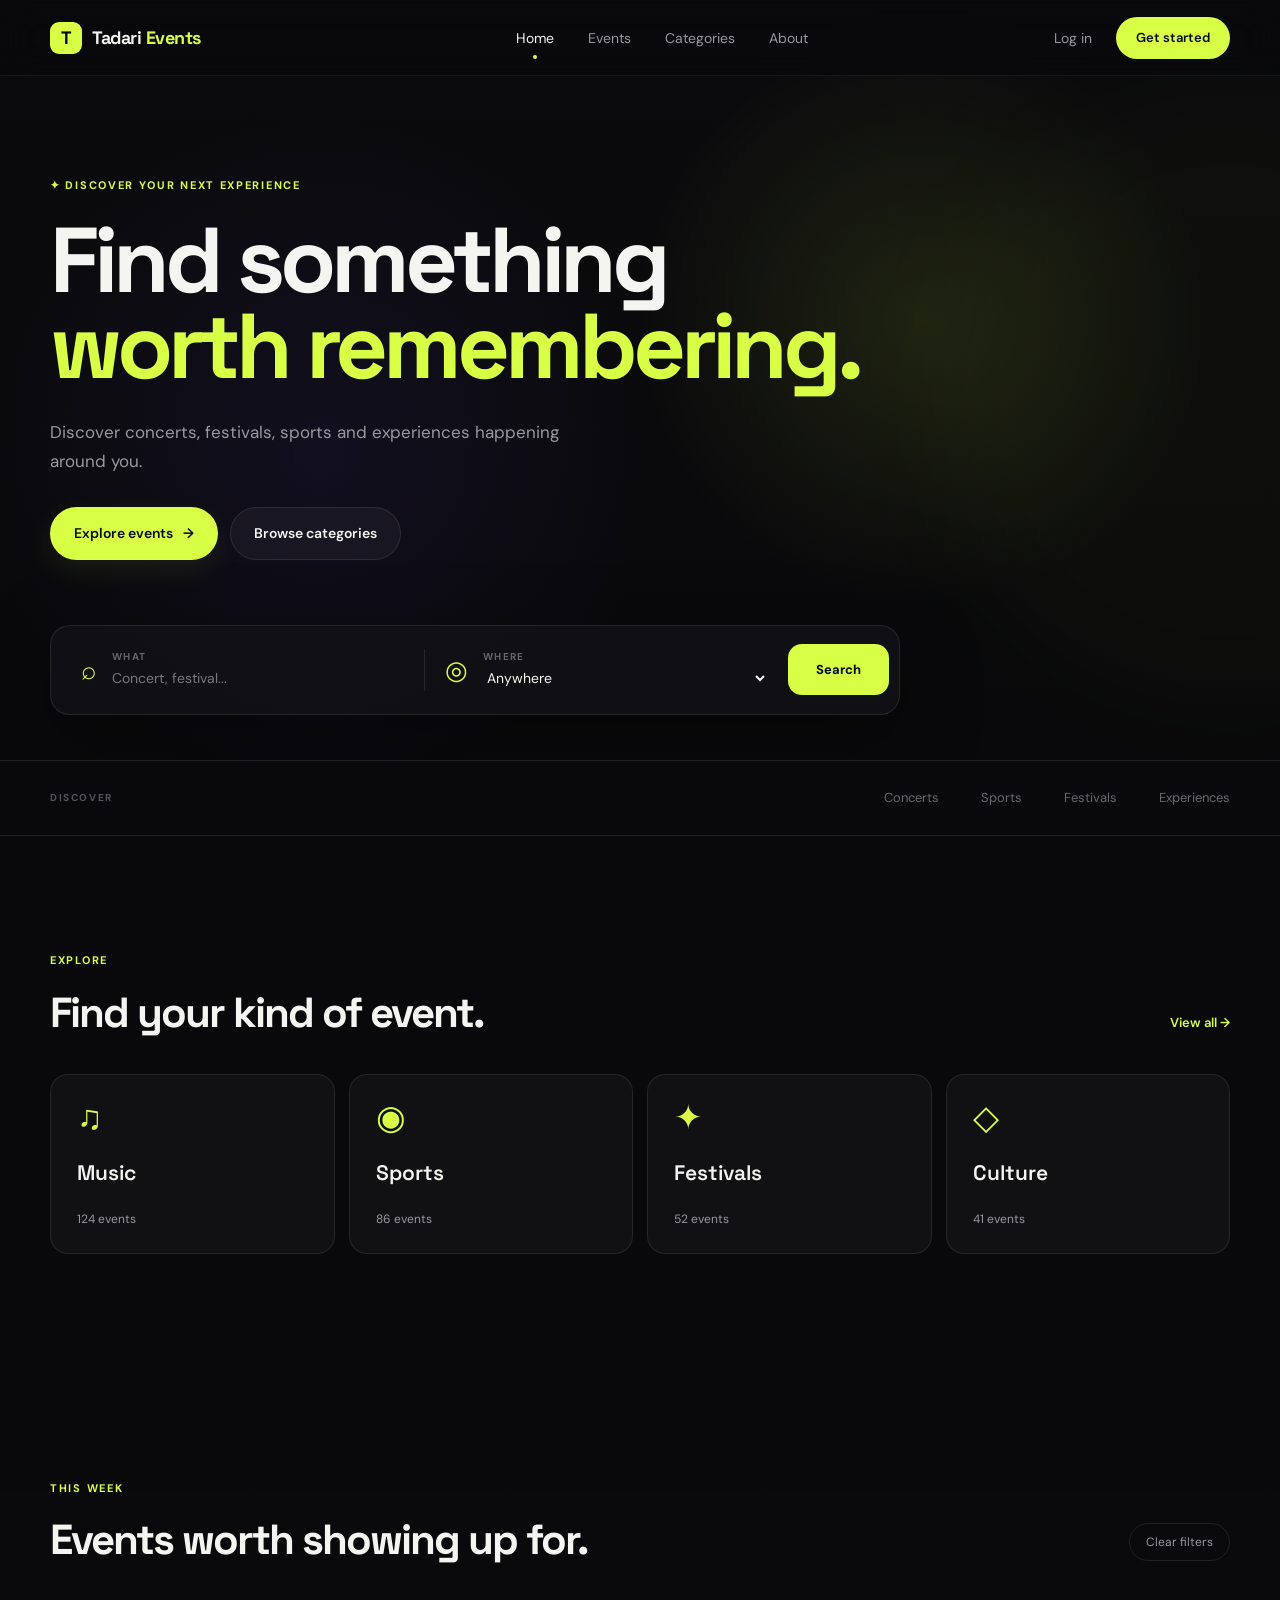
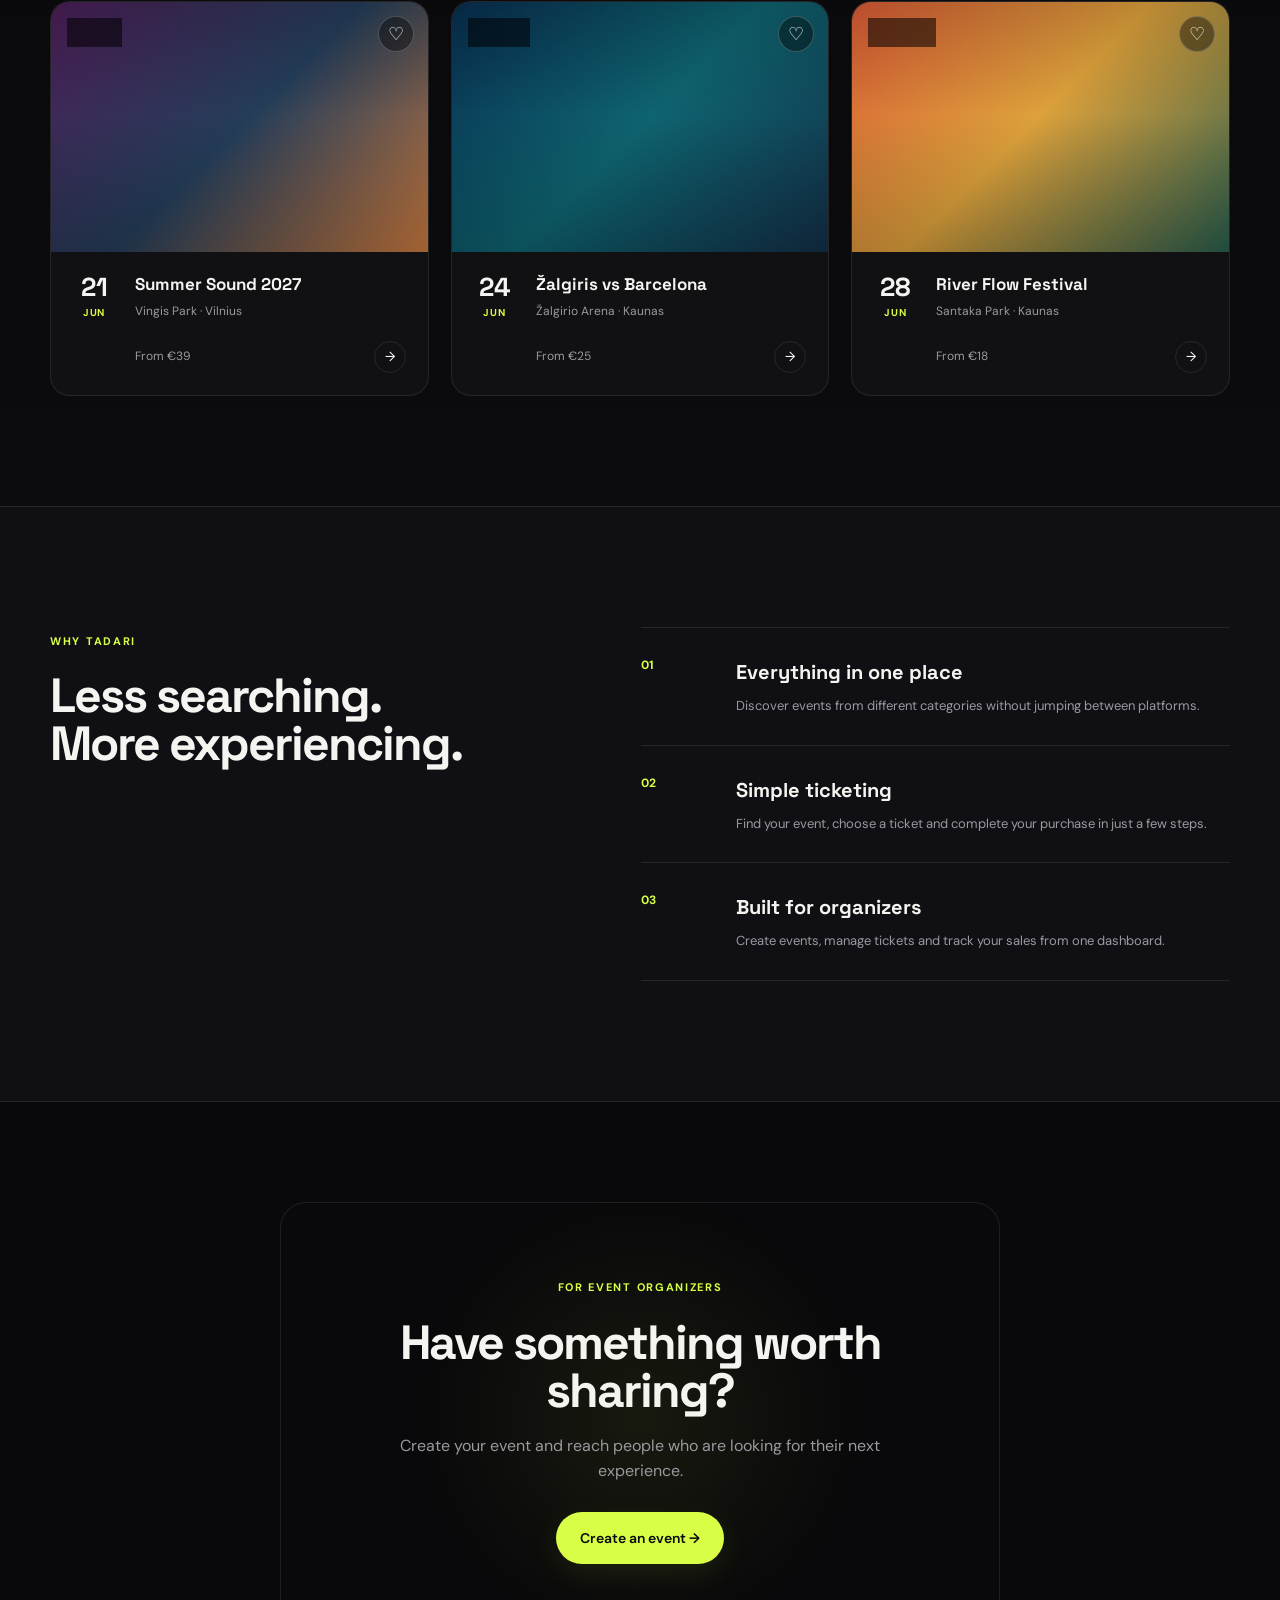
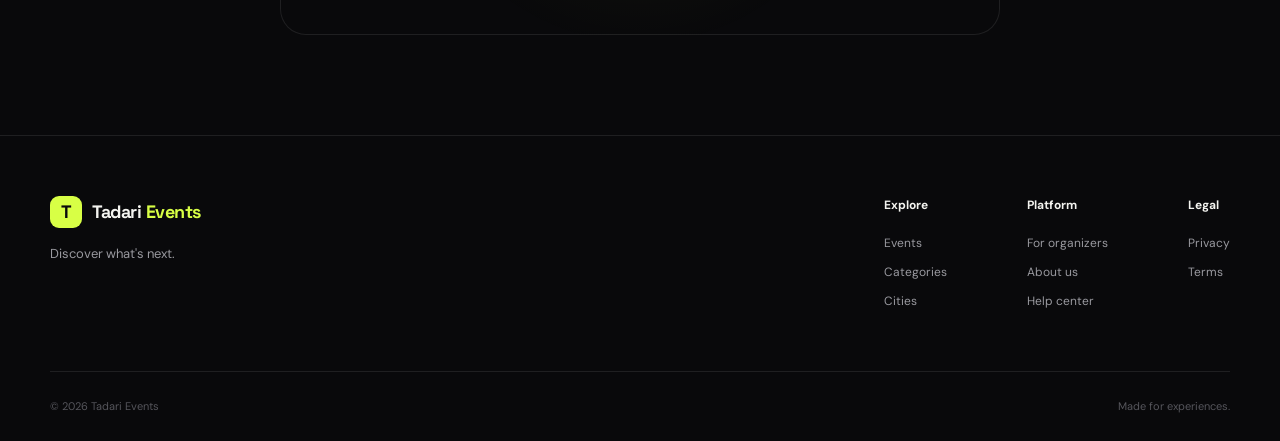
==== commit 74d8e372: "index.html" ====
--- a/index.html
+++ b/index.html
@@ -561,13 +561,12 @@
 
             <article
                 class="event-card"
+                data-event-id="summer-sound"
                 data-category="music"
                 data-location="vilnius"
                 data-name="summer sound"
-                onclick="window.location.href='event.html'"
                 role="link"
                 tabindex="0"
-                onkeydown="if(event.key === 'Enter') window.location.href='event.html'"
             >
 
 
@@ -644,7 +643,6 @@
                             <button
                                 class="arrow-button"
                                 type="button"
-                                onclick="event.stopPropagation(); window.location.href='event.html'"
                                 aria-label="Open Summer Sound"
                             >
                                 →
@@ -666,13 +664,12 @@
 
             <article
                 class="event-card"
+                data-event-id="zalgiris"
                 data-category="sports"
                 data-location="kaunas"
                 data-name="zalgiris basketball"
-                onclick="window.location.href='event.html'"
                 role="link"
                 tabindex="0"
-                onkeydown="if(event.key === 'Enter') window.location.href='event.html'"
             >
 
 
@@ -745,7 +742,6 @@
                             <button
                                 class="arrow-button"
                                 type="button"
-                                onclick="event.stopPropagation(); window.location.href='event.html'"
                                 aria-label="Open Žalgiris vs Barcelona"
                             >
                                 →
@@ -767,13 +763,12 @@
 
             <article
                 class="event-card"
+                data-event-id="river-flow"
                 data-category="festival"
                 data-location="kaunas"
                 data-name="river flow festival"
-                onclick="window.location.href='event.html'"
                 role="link"
                 tabindex="0"
-                onkeydown="if(event.key === 'Enter') window.location.href='event.html'"
             >
 
 
@@ -846,7 +841,6 @@
                             <button
                                 class="arrow-button"
                                 type="button"
-                                onclick="event.stopPropagation(); window.location.href='event.html'"
                                 aria-label="Open River Flow Festival"
                             >
                                 →
